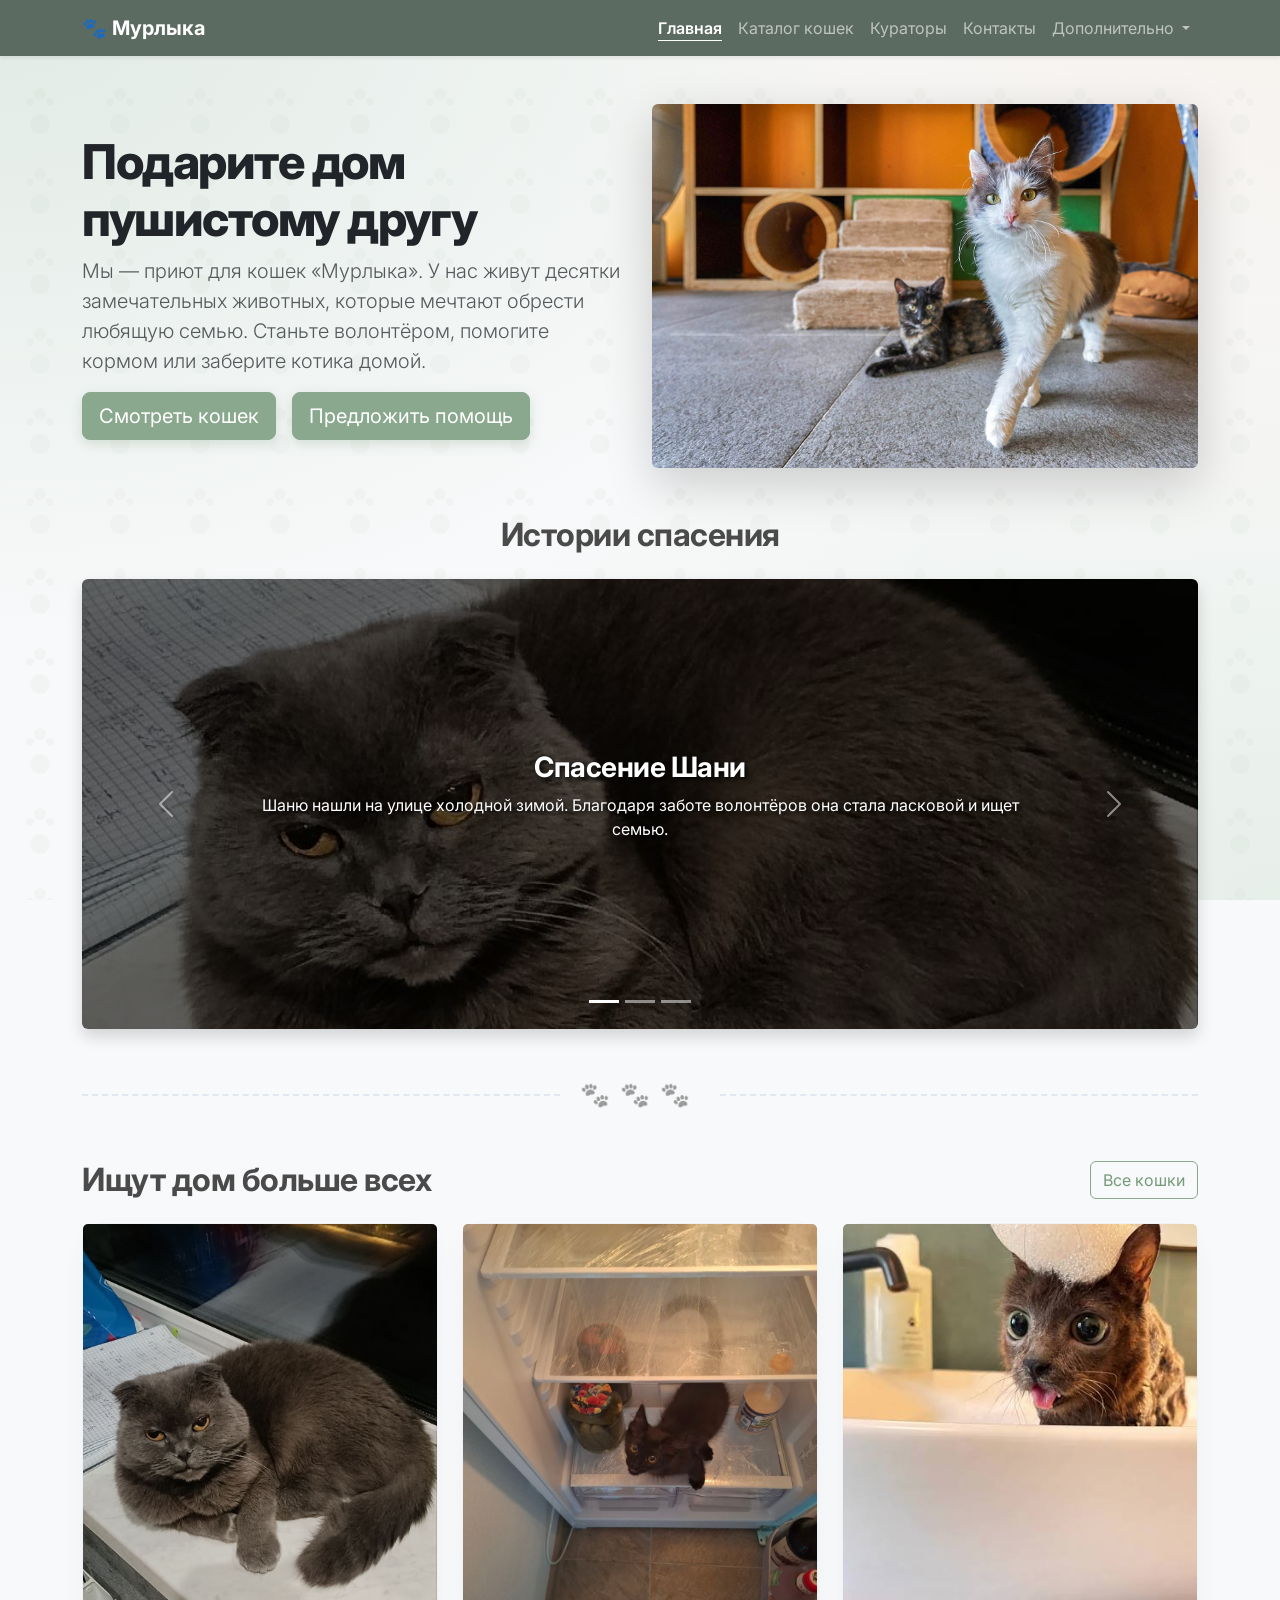
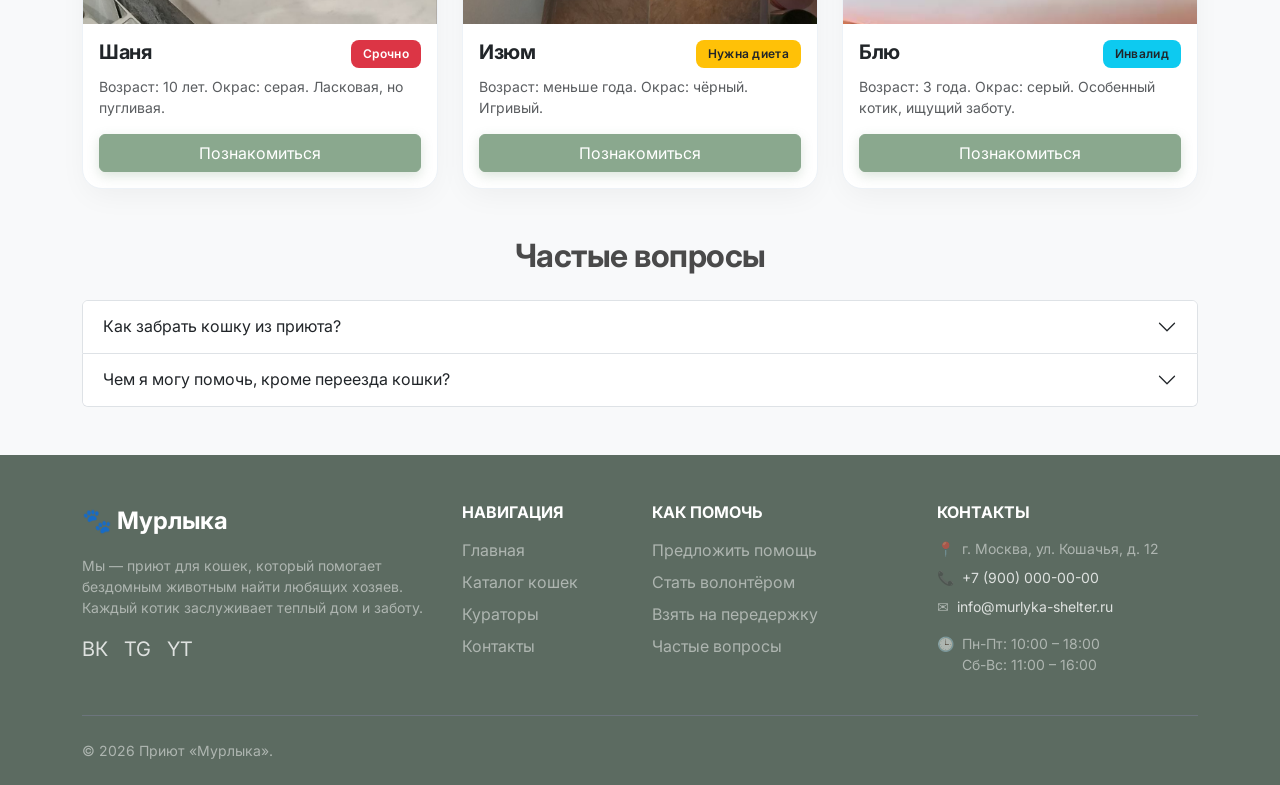
==== index.html @ e55418a5 "lots of fixes" ====
<!DOCTYPE html>
<html lang="ru">
<head>
  <meta charset="UTF-8">
  <meta name="viewport" content="width=device-width, initial-scale=1.0">
  <meta name="description" content="Приют для кошек ищет дом для своих подопечных. Помогите нам спасти жизни!">
  <title>Главная — Приют для кошек «Мурлыка»</title>
  
  <!-- Локальный Bootstrap CSS -->
  <link rel="stylesheet" href="vendor/bootstrap/css/bootstrap.min.css">
  <!-- Наш custom.css (строго после Bootstrap!) -->
  <link rel="stylesheet" href="css/custom.css">
  <!-- Подключение современного шрифта -->
<link href="https://fonts.googleapis.com/css2?family=Inter:wght@400;600;700;800&display=swap" rel="stylesheet">
</head>
<body class="bg-light d-flex flex-column min-vh-100">

  <!-- Навигация -->
  <nav class="navbar navbar-expand-lg navbar-dark bg-dark sticky-top shadow-sm">
    <div class="container">
      <a class="navbar-brand fw-bold" href="index.html">🐾 Мурлыка</a>
      <button class="navbar-toggler" type="button" data-bs-toggle="collapse" data-bs-target="#mainNavbar" aria-controls="mainNavbar" aria-expanded="false" aria-label="Переключить навигацию">
        <span class="navbar-toggler-icon"></span>
      </button>
      
      <div class="collapse navbar-collapse" id="mainNavbar">
        <ul class="navbar-nav ms-auto mb-2 mb-lg-0">
          <li class="nav-item">
            <a class="nav-link active" aria-current="page" href="index.html">Главная</a>
          </li>
          <li class="nav-item">
            <a class="nav-link" href="catalog.html">Каталог кошек</a>
          </li>
          <li class="nav-item">
            <a class="nav-link" href="curators.html">Кураторы</a>
          </li>
          <li class="nav-item">
            <a class="nav-link" href="contacts.html">Контакты</a>
          </li>
          <li class="nav-item dropdown">
            <a class="nav-link dropdown-toggle" href="#" role="button" data-bs-toggle="dropdown" aria-expanded="false">
              Дополнительно
            </a>
            <ul class="dropdown-menu">
              <li><a class="dropdown-item" href="index.html#faq">Частые вопросы</a></li>
              <li><a class="dropdown-item" href="catalog.html">Все подопечные</a></li>
              <li><hr class="dropdown-divider"></li>
              <li><a class="dropdown-item" href="order.html">Как помочь?</a></li>
            </ul>
          </li>
        </ul>
      </div>
    </div>
  </nav>

  <!-- Основной контент -->
  <main class="flex-grow-1">
    
    <!-- Hero-блок -->
    <section class="container my-5">
      <div class="row align-items-center g-4">
        <div class="col-12 col-lg-6">
          <h1 class="display-5 fw-bold text-dark">Подарите дом пушистому другу</h1>
          <p class="lead text-muted">
            Мы — приют для кошек «Мурлыка». У нас живут десятки замечательных животных, 
            которые мечтают обрести любящую семью. Станьте волонтёром, помогите кормом 
            или заберите котика домой.
          </p>
         <div class="d-flex gap-3 flex-wrap">
  <a class="btn btn-primary btn-lg shadow-sm" href="catalog.html">Смотреть кошек</a>
  <a class="btn btn-primary btn-lg shadow-sm" href="order.html">Предложить помощь</a>
</div>
        </div>
                <div class="col-12 col-lg-6 text-center">
          <!-- Hero-картинка -->
          <img src="images/cat-hero.jpg" 
               class="img-fluid rounded shadow-lg" 
               alt="Котик из приюта Мурлыка" 
               style="max-height: 450px; width: 100%; object-fit: cover;">
        </div>
        </div>
      </div>
    </section>

    <!-- Карусель (дополнительный компонент из методичек) -->
    <!-- Карусель (Истории спасения) -->
       <!-- Карусель (Истории спасения) -->
    <section class="container mb-5">
      <h2 class="text-center mb-4">Истории спасения</h2>
      
      <div id="storyCarousel" class="carousel slide shadow rounded overflow-hidden" data-bs-ride="carousel">
        
        <!-- Индикаторы -->
        <div class="carousel-indicators">
          <button type="button" data-bs-target="#storyCarousel" data-bs-slide-to="0" class="active"></button>
          <button type="button" data-bs-target="#storyCarousel" data-bs-slide-to="1"></button>
          <button type="button" data-bs-target="#storyCarousel" data-bs-slide-to="2"></button>
        </div>

        <div class="carousel-inner">
          
          <!-- Слайд 1: Шаня (обычное заполнение) -->
          <div class="carousel-item active" style="background-image: url('images/cat-shanya.jpg');">
            <div class="carousel-caption text-center">
              <h3 class="fw-bold">Спасение Шани</h3>
              <p class="d-none d-md-block">Шаню нашли на улице холодной зимой. Благодаря заботе волонтёров она стала ласковой и ищет семью.</p>
            </div>
          </div>
          
          <!-- Слайд 2: Изюм (обычное заполнение) -->
          <div class="carousel-item" style="background-image: url('images/cat-izyum.jpg');">
            <div class="carousel-caption text-center">
              <h3 class="fw-bold">Путь Изюма</h3>
              <p class="d-none d-md-block">Изюм попал к нам с проблемами здоровья. Благодаря диете и любви он снова полон сил.</p>
            </div>
          </div>
          
<!-- Слайд 3: Блю -->
<div class="carousel-item" style="background-image: url('images/cat-blu.jpg'); background-size: cover; background-position: center 40%; background-repeat: no-repeat; background-color: #4a4a4a;">
  <div class="carousel-caption text-start">
    <h3 class="fw-bold">Особенный Блю</h3>
    <p class="d-none d-md-block">У Блю есть особенности здоровья, но он самый нежный котик. Ищем людей с большим сердцем.</p>
  </div>
</div>
          
        </div>

        <button class="carousel-control-prev" type="button" data-bs-target="#storyCarousel" data-bs-slide="prev">
          <span class="carousel-control-prev-icon"></span>
        </button>
        <button class="carousel-control-next" type="button" data-bs-target="#storyCarousel" data-bs-slide="next">
          <span class="carousel-control-next-icon"></span>
        </button>
      </div>
    </section>
    <div class="container">
  <div class="cat-divider">
    <span>🐾🐾🐾</span>
  </div>
</div>
    <!-- Срочно ищут дом (карточки) -->
    <section class="container my-5">
      <div class="d-flex justify-content-between align-items-center mb-4">
        <h2 class="mb-0">Ищут дом больше всех</h2>
        <a class="btn btn-outline-primary" href="catalog.html">Все кошки</a>
      </div>
      <div class="row g-4">
        
        <!-- Карточка кота 1 -->
                <!-- Шаня -->
        <div class="col-12 col-md-6 col-lg-4">
          <div class="card h-100 shadow-sm cat-card">
            <img src="images/cat-shanya.jpg" class="card-img-top object-fit-cover" style="height: 400px;" alt="Кошка Шаня">
            <div class="card-body d-flex flex-column">
              <div class="d-flex justify-content-between align-items-start mb-2">
                <h3 class="h5 card-title mb-0">Шаня</h3>
                <span class="badge bg-danger">Срочно</span>
              </div>
             <p class="card-text text-muted small mb-3">
  Возраст: 10 лет. Окрас: серая. Ласковая, но пугливая.
</p>
              <a href="product-shanya.html" class="btn btn-primary mt-auto">Познакомиться</a>
            </div>
          </div>
        </div>

        <!-- Изюм -->
        <div class="col-12 col-md-6 col-lg-4">
          <div class="card h-100 shadow-sm cat-card">
            <img src="images/cat-izyum.jpg" class="card-img-top object-fit-cover" style="height: 400px;" alt="Кот Изюм">
            <div class="card-body d-flex flex-column">
              <div class="d-flex justify-content-between align-items-start mb-2">
                <h3 class="h5 card-title mb-0">Изюм</h3>
                <span class="badge bg-warning text-dark">Нужна диета</span>
              </div>
              <p class="card-text text-muted small mb-3">
  Возраст: меньше года. Окрас: чёрный. Игривый.
</p>
              <a href="product-izyum.html" class="btn btn-primary mt-auto">Познакомиться</a>
            </div>
          </div>
        </div>

        <!-- Блю -->
        <div class="col-12 col-md-6 col-lg-4">
          <div class="card h-100 shadow-sm cat-card">
           <img src="images/cat-blu.jpg" class="card-img-top object-fit-cover" style="height: 400px;" alt="Кот Блю">
            <div class="card-body d-flex flex-column">
              <div class="d-flex justify-content-between align-items-start mb-2">
                <h3 class="h5 card-title mb-0">Блю</h3>
                <span class="badge bg-info text-dark">Инвалид</span>
              </div>
              <p class="card-text text-muted small mb-3">
  Возраст: 3 года. Окрас: серый. Особенный котик, ищущий заботу.
</p>
              <a href="product-blu.html" class="btn btn-primary mt-auto">Познакомиться</a>
            </div>
          </div>
        </div>

      </div>
    </section>

    <!-- FAQ (Аккордеон) -->
    <section class="container my-5" id="faq">
      <h2 class="text-center mb-4">Частые вопросы</h2>
      <div class="accordion" id="faqAccordion">
        <div class="accordion-item">
          <h3 class="accordion-header">
            <button class="accordion-button collapsed" type="button" data-bs-toggle="collapse" data-bs-target="#collapseOne" aria-expanded="false" aria-controls="collapseOne">
              Как забрать кошку из приюта?
            </button>
          </h3>
          <div id="collapseOne" class="accordion-collapse collapse" data-bs-parent="#faqAccordion">
            <div class="accordion-body">
              Нужно заполнить заявку на странице «Предложить помощь», после чего с вами свяжется куратор кошки, проведёт собеседование и назначит день встречи.
            </div>
          </div>
        </div>
        <div class="accordion-item">
          <h3 class="accordion-header">
            <button class="accordion-button collapsed" type="button" data-bs-toggle="collapse" data-bs-target="#collapseTwo" aria-expanded="false" aria-controls="collapseTwo">
              Чем я могу помочь, кроме переезда кошки?
            </button>
          </h3>
          <div id="collapseTwo" class="accordion-collapse collapse" data-bs-parent="#faqAccordion">
            <div class="accordion-body">
              Вы можете стать волонтёром, передать корм или лекарства, предложить временную передержку или помочь финансово. Все варианты описаны на странице помощи.
            </div>
          </div>
        </div>
      </div>
    </section>

  </main>

  <!-- Подвал -->
    <!-- Подвал -->
  <footer class="bg-dark text-white pt-5 pb-4 mt-auto">
    <div class="container">
      <div class="row g-4">
        
        <!-- Колонка 1: О приюте -->
        <div class="col-lg-4 col-md-6 mb-4 mb-lg-0">
          <a class="navbar-brand fw-bold text-white fs-4 mb-3 d-block text-decoration-none" href="index.html">🐾 Мурлыка</a>
          <p class="text-white-50 small mb-3">
            Мы — приют для кошек, который помогает бездомным животным найти любящих хозяев. 
            Каждый котик заслуживает теплый дом и заботу.
          </p>
          <div class="d-flex gap-3 mt-3">
            <!-- Иконки соцсетей (заглушки) -->
            <a href="#" class="text-white text-decoration-none fs-5" aria-label="ВКонтакте">ВК</a>
            <a href="#" class="text-white text-decoration-none fs-5" aria-label="Telegram">TG</a>
            <a href="#" class="text-white text-decoration-none fs-5" aria-label="YouTube">YT</a>
          </div>
        </div>

        <!-- Колонка 2: Навигация -->
        <div class="col-lg-2 col-md-6 mb-4 mb-lg-0">
          <h5 class="text-white mb-3 fs-6 text-uppercase fw-bold">Навигация</h5>
          <ul class="list-unstyled">
            <li class="mb-2"><a href="index.html" class="text-white-50 text-decoration-none hover-white">Главная</a></li>
            <li class="mb-2"><a href="catalog.html" class="text-white-50 text-decoration-none hover-white">Каталог кошек</a></li>
            <li class="mb-2"><a href="curators.html" class="text-white-50 text-decoration-none hover-white">Кураторы</a></li>
            <li class="mb-2"><a href="contacts.html" class="text-white-50 text-decoration-none hover-white">Контакты</a></li>
          </ul>
        </div>

        <!-- Колонка 3: Помощь -->
        <div class="col-lg-3 col-md-6 mb-4 mb-lg-0">
          <h5 class="text-white mb-3 fs-6 text-uppercase fw-bold">Как помочь</h5>
          <ul class="list-unstyled">
            <li class="mb-2"><a href="order.html" class="text-white-50 text-decoration-none hover-white">Предложить помощь</a></li>
            <li class="mb-2"><a href="order.html" class="text-white-50 text-decoration-none hover-white">Стать волонтёром</a></li>
            <li class="mb-2"><a href="order.html" class="text-white-50 text-decoration-none hover-white">Взять на передержку</a></li>
            <li class="mb-2"><a href="index.html#faq" class="text-white-50 text-decoration-none hover-white">Частые вопросы</a></li>
          </ul>
        </div>

        <!-- Колонка 4: Контакты -->
        <div class="col-lg-3 col-md-6 mb-4 mb-lg-0">
          <h5 class="text-white mb-3 fs-6 text-uppercase fw-bold">Контакты</h5>
          <ul class="list-unstyled text-white-50 small">
            <li class="mb-2 d-flex">
              <span class="me-2">📍</span>
              <span>г. Москва, ул. Кошачья, д. 12</span>
            </li>
            <li class="mb-2 d-flex">
              <span class="me-2">📞</span>
              <a href="tel:+79000000000" class="text-white-50 text-decoration-none hover-white">+7 (900) 000-00-00</a>
            </li>
            <li class="mb-2 d-flex">
              <span class="me-2">✉️</span>
              <a href="mailto:info@murlyka-shelter.ru" class="text-white-50 text-decoration-none hover-white">info@murlyka-shelter.ru</a>
            </li>
            <li class="d-flex mt-3">
              <span class="me-2">🕒</span>
              <span>Пн-Пт: 10:00 – 18:00<br>Сб-Вс: 11:00 – 16:00</span>
            </li>
          </ul>
        </div>

      </div>

      <!-- Нижняя полоса (Копирайт) -->
      <div class="border-top border-secondary mt-4 pt-4 text-center text-md-start">
        <div class="row align-items-center">
          <div class="col-md-6 mb-2 mb-md-0">
            <p class="text-white-50 small mb-0">&copy; 2026 Приют «Мурлыка». </p>
          </div>
          
        </div>
      </div>
    </div>
  </footer>
  <!-- Кнопка "Наверх" -->
  <a href="#top" class="scroll-top" id="scroll-top" aria-label="Наверх">🐾</a>

  <!-- Локальный Bootstrap JS Bundle -->
  <script src="vendor/bootstrap/js/bootstrap.bundle.min.js"></script>
  <!-- Наш скрипт -->
  <script src="js/main.js"></script>
</body>
</html>
---- css/custom.css ----
/* ===============================
   Кастомные стили для Приюта
   =============================== */

/* Убираем стандартный отступ у sticky-фильтров, чтобы не наезжали на navbar */
.sticky-sidebar {
  position: sticky;
  top: 90px; /* Высота navbar + отступ */
  z-index: 10;
}

/* Стили для карточек кошек */
.cat-card {
  transition: transform 0.2s, box-shadow 0.2s;
}
.cat-card:hover {
  transform: translateY(-5px);
  box-shadow: 0 .5rem 1rem rgba(0,0,0,.15)!important;
}

/* Красивые звезды для рейтинга */
.stars {
  color: #ffc107; /* Bootstrap warning color */
  font-size: 1.2rem;
}

/* ===============================
   Кнопка "Наверх" (Кошачья лапка)
   =============================== */
.scroll-top {
  position: fixed;
  right: 24px;
  bottom: 24px;
  z-index: 1050;
  display: inline-flex;
  align-items: center;
  justify-content: center;
  width: 55px;
  height: 55px;
  background-color: #8aa88e !important; /* Шалфейный зеленый */
  color: #ffffff; /* Белая лапка (SVG берет цвет отсюда) */
  text-decoration: none;
  border-radius: 50%;
  border: none;
  box-shadow: 0 4px 12px rgba(138, 168, 142, 0.4);
  
  opacity: 0;
  visibility: hidden;
  transition: all 0.3s ease;
}

/* Ушки (в цвет кнопки) */
.scroll-top::before,
.scroll-top::after {
  content: "";
  position: absolute;
  top: -14px; 
  width: 0;
  height: 0;
  border-left: 10px solid transparent;
  border-right: 10px solid transparent;
  border-bottom: 20px solid #8aa88e; /* Шалфейные ушки */
  transition: all 0.3s ease;
  z-index: -1;
}

.scroll-top::before {
  left: 4px;
  transform: rotate(-20deg);
}

.scroll-top::after {
  right: 4px;
  transform: rotate(20deg);
}

/* Появление */
.scroll-top--visible {
  opacity: 1;
  visibility: visible;
}

/* Наведение (становится темно-зеленым) */
.scroll-top:hover {
  background-color: #759a7a !important; 
  transform: translateY(-5px);
  box-shadow: 0 6px 15px rgba(117, 154, 122, 0.6);
}

.scroll-top:hover::before,
.scroll-top:hover::after {
  border-bottom-color: #759a7a; 
}

/* ===============================
   Стили для каталога (Фильтры)
   =============================== */
.catalog-filters {
  /* sticky-top от Bootstrap делает фильтры прилипающими, 
     мы лишь задаем позицию, чтобы они не перекрывались шапкой */
  top: 90px; 
  z-index: 10;
}

/* Немного стилизуем скроллбар внутри фильтров, если он появится */
.catalog-filters::-webkit-scrollbar {
  width: 6px;
}
.catalog-filters::-webkit-scrollbar-thumb {
  background-color: #ccc;
  border-radius: 4px;
}

/* Делаем картинки-заглушки для котиков аккуратнее */
.cat-img-placeholder {
  height: 220px;
  background-color: #e9ecef;
  display: flex;
  align-items: center;
  justify-content: center;
  border-radius: 0.375rem 0.375rem 0 0;
}

/* ===============================
   Страница кошки (product)
   =============================== */
.cat-main-img {
  background-color: #e9ecef;
  min-height: 400px;
  display: flex;
  align-items: center;
  justify-content: center;
  border-radius: 0.5rem;
  font-size: 1.5rem;
  color: #6c757d;
}

/* Рейтинг звезд */
.rating-stars {
  color: #ffc107;
  font-size: 1.5rem;
  letter-spacing: 2px;
}

/* Карточки отзывов */
.review-card {
  border-left: 4px solid #0d6efd; /* Primary Bootstrap color */
  background-color: #fff;
}

/* ===============================
   Стили для карусели
   =============================== */
.carousel-item {
  height: 450px; 
  background-size: cover;
  background-position: center;
  position: relative;
}

/* Затемнение фона */
.carousel-item::before {
  content: "";
  position: absolute;
  top: 0; left: 0; right: 0; bottom: 0;
  background: rgba(0, 0, 0, 0.5); /* Полупрозрачный черный */
  z-index: 1;
}

.carousel-caption {
  z-index: 2;
  bottom: 50%; 
  transform: translateY(50%); 
  text-shadow: 2px 2px 4px rgba(0,0,0,0.9); /* Тень для текста */
}

/* На телефонах */
@media (max-width: 768px) {
  .carousel-item { height: 350px; }
  .carousel-caption h3 { font-size: 1.5rem; }
}

/* ===============================
   ГЛОБАЛЬНЫЙ РЕБРЕНДИНГ (WOW-ЭФФЕКТ)
   =============================== */

/* 1. Меняем стандартный шрифт на современный (как в крупных сервисах) */
body {
  font-family: 'Inter', 'Segoe UI', system-ui, -apple-system, sans-serif;
  background-color: #fcfcfc !important; /* Чуть теплый белый, не режет глаз */
  color: #2d3748; /* Темно-серый вместо черного, выглядит мягче */
  font-size: 16px;
}

/* 2. Делаем заголовки крупнее и жирнее (эффект редакционного дизайна) */
h1, .display-5 { 
  font-weight: 800 !important; 
  letter-spacing: -1.5px; 
  color: #1a202c;
}
h2, h3 { 
  font-weight: 700 !important; 
  letter-spacing: -0.5px; 
}

/* 3. МЕНЯЕМ ФИРМЕННЫЙ ЦВЕТ (с синего на глубокий индиго) */
:root {
  --bs-primary: #4f46e5;
  --bs-primary-rgb: 79, 70, 229;
}

/* ===============================
   МЯГКАЯ ПАЛИТРА (Шалфейный зеленый)
   =============================== */

.btn-primary {
  background-color: #8aa88e !important; /* Мягкий шалфейный */
  border-color: #8aa88e !important;
  color: #ffffff !important;
  box-shadow: 0 4px 12px rgba(138, 168, 142, 0.3) !important;
  transition: all 0.3s ease;
}

.btn-primary:hover {
  background-color: #759a7a !important; /* Чуть темнее при наведении */
  border-color: #759a7a !important;
  transform: translateY(-2px);
}

/* Контурные кнопки */
.btn-outline-primary {
  color: #759a7a !important;
  border-color: #8aa88e !important;
}

.btn-outline-primary:hover {
  background-color: #8aa88e !important;
  color: #ffffff !important;
}

.bg-dark, .navbar-dark {
  background-color: #5c6b61 !important; /* Теплый серо-зеленый */
}

/* 4. Делаем карточки котиков "премиальными" */
.card {
  border: 1px solid #edf2f7 !important;
  border-radius: 20px !important; /* Сильное скругление */
  background: #ffffff;
  box-shadow: 0 10px 30px -5px rgba(0, 0, 0, 0.05) !important;
  transition: all 0.3s cubic-bezier(0.4, 0, 0.2, 1);
}

.card:hover {
  transform: translateY(-8px);
  box-shadow: 0 20px 40px -5px rgba(0, 0, 0, 0.08) !important;
  border-color: #cbd5e0 !important;
}

/* 5. Красивые бейджи (Срочно, Здоров и т.д.) */
.badge {
  padding: 8px 12px !important;
  border-radius: 8px !important;
  font-weight: 600;
  letter-spacing: 0.3px;
}

/* 6. Красивая таблица характеристик */
.table-bordered {
  border-color: #edf2f7;
}
.table th {
  background-color: #f7fafc;
  color: #4a5568;
  text-transform: uppercase;
  font-size: 0.85rem;
  letter-spacing: 0.5px;
}

/* ===============================
   ФОН С ЛАПКАМИ (Кошачья тематика)
   =============================== */

 body {
  font-family: 'Inter', 'Segoe UI', system-ui, -apple-system, sans-serif;
  color: #4a4a4a; /* Мягкий темно-серый вместо черного */
  font-size: 16px;
  min-height: 100vh;
  background-attachment: fixed;

  /* Теплый кремовый фон с едва заметными лапками */
  background-color: #fcfaf8;
  background-image: 
    url("data:image/svg+xml,%3Csvg width='80' height='80' viewBox='0 0 80 80' xmlns='http://www.w3.org/2000/svg'%3E%3Cg fill='%238aa88e' fill-opacity='0.05'%3E%3Cpath d='M40 20a6 6 0 1 0 0-12 6 6 0 0 0 0 12zm-10 6a4 4 0 1 0 0-8 4 4 0 0 0 0 8zm20 0a4 4 0 1 0 0-8 4 4 0 0 0 0 8zm-10 8a10 10 0 0 1 10 10c0 5.5-4.5 10-10 10s-10-4.5-10-10a10 10 0 0 1 10-10z'/%3E%3C/g%3E%3C/svg%3E"),
    radial-gradient(at 0% 0%, hsla(140, 20%, 90%, 1) 0px, transparent 50%),
    radial-gradient(at 100% 0%, hsla(30, 30%, 95%, 1) 0px, transparent 50%),
    radial-gradient(at 100% 100%, hsla(140, 20%, 92%, 1) 0px, transparent 50%);
}

/* Градиентный фон для Hero-блока на главной */
.hero-section {
  background: linear-gradient(135deg, #fdfbfb 0%, #ebedee 100%);
  border-radius: 30px;
  padding: 3rem 2rem;
  margin-top: 2rem;
  box-shadow: inset 0 0 0 1px rgba(255,255,255,0.5);
}

/* ===============================
   Элегантный разделитель с лапками
   =============================== */
.cat-divider {
  display: flex;
  align-items: center;
  justify-content: center;
  margin: 3rem 0;
  color: #cbd5e0; /* Светло-серый цвет */
}

/* Линии по бокам */
.cat-divider::before,
.cat-divider::after {
  content: "";
  flex: 1;
  border-bottom: 2px dashed #e2e8f0; /* Пунктирная линия */
}

/* Лапки по центру (используем эмодзи, но стилизуем его) */
.cat-divider span {
  padding: 0 20px;
  font-size: 24px;
  letter-spacing: 10px; /* Расстояние между лапками */
  opacity: 0.6;
  filter: grayscale(100%); /* Делаем лапки серыми, чтобы не отвлекали */
}



/* Обычная стрелка для всего сайта */
body {
  cursor: auto;
}

/* Лапка (мягкий серый цвет) для кликабельных элементов */
a, button, .btn, .nav-link, .dropdown-item, .page-link {
  cursor: url("data:image/svg+xml;utf8,<svg xmlns='http://www.w3.org/2000/svg' width='24' height='24' viewBox='0 0 32 32'><path d='M16 28c-4 0-8-2-8-6 0-2 2-4 4-4 1 0 2 1 3 1s2-1 3-1c2 0 4 2 4 4 0 4-4 6-8 6zM8 14c-1.5 0-3-1.5-3-3s1.5-3 3-3 3 1.5 3 3-1.5 3-3 3zm16 0c-1.5 0-3-1.5-3-3s1.5-3 3-3 3 1.5 3 3-1.5 3-3 3zm-8-4c-1.5 0-3-1.5-3-3s1.5-3 3-3 3 1.5 3 3-1.5 3-3 3z' fill='%238e8e8e' stroke='white' stroke-width='2'/></svg>") 2 2, pointer !important;
}

/* ===============================
   Шапка калькулятора в цвет сайта
   =============================== */
.card-header.bg-primary {
  background-color: #8aa88e !important; /* Шалфейный цвет */
  color: white !important;
  border-bottom: none; /* Убираем стандартную рамку, если есть */
}

/* ===============================
   ФИНАЛЬНАЯ ЦВЕТОКОРРЕКЦИЯ (Убираем синий)
   =============================== */

/* 1. Перекрашиваем радиокнопки и чекбоксы (кружки в фильтрах) */
.form-check-input:checked {
  background-color: #8aa88e !important; /* Наш шалфейный */
  border-color: #8aa88e !important;
}
/* Эффект фокуса (когда нажимаем) */
.form-check-input:focus {
  border-color: #8aa88e !important;
  box-shadow: 0 0 0 0.25rem rgba(138, 168, 142, 0.25) !important;
}

/* 2. Хлебные крошки (Главная / Каталог) */
.breadcrumb-item a {
  color: #8aa88e !important; /* Зеленая ссылка */
  text-decoration: none;
}
.breadcrumb-item a:hover {
  color: #759a7a !important; /* Темнеет при наведении */
  text-decoration: underline;
}

/* 3. Выпадающий список (Возраст) */
.form-select:focus {
  border-color: #8aa88e !important;
  box-shadow: 0 0 0 0.25rem rgba(138, 168, 142, 0.25) !important;
}

/* 4. Кнопка "Сбросить фильтры" (если она была синей) */
.btn-outline-secondary {
  color: #6c757d !important;
  border-color: #ced4da !important;
}
.btn-outline-secondary:hover {
  background-color: #8aa88e !important;
  border-color: #8aa88e !important;
  color: white !important;
}

/* ===============================
   Аккордеон в цвет сайта
   =============================== */

/* Фон открытого (активного) пункта */
.accordion-button:not(.collapsed) {
  background-color: #8aa88e !important; /* Шалфейный цвет */
  color: #ffffff !important; /* Белый текст */
  box-shadow: none !important; 
}

/* Иконка стрелочки внутри открытого пункта (белая) */
.accordion-button:not(.collapsed)::after {
  filter: brightness(0) invert(1); 
}

/* Убираем синюю рамку при клике */
.accordion-button:focus {
  border-color: #8aa88e !important;
  box-shadow: 0 0 0 0.25rem rgba(138, 168, 142, 0.25) !important;
}

/* Наведение ТОЛЬКО на закрытые пункты */
.accordion-button.collapsed:hover {
  background-color: #f4f8f4 !important; 
  color: #333 !important;
}

/* А если открытый пункт навести — оставляем зеленым (текст белым) */
.accordion-button:not(.collapsed):hover {
  background-color: #8aa88e !important;
  color: #ffffff !important;
}



/* ===============================
   Эффект наведения в навигации (Navbar)
   =============================== */

/* Базовый цвет текста в меню */
.navbar-dark .navbar-nav .nav-link {
  color: rgba(255, 255, 255, 0.6) !important; /* Полупрозрачный белый */
  transition: color 0.3s ease;
  text-decoration: none;
}

/* При наведении: чистый белый + подчеркивание */
.navbar-dark .navbar-nav .nav-link:hover {
  color: #ffffff !important;
  text-decoration: underline !important;
  text-underline-offset: 6px; /* Делаем отступ подчеркивания от текста, чтобы было красивее */
  text-decoration-thickness: 2px; /* Делаем линию чуть толще */
}

/* Активный пункт меню (на котором мы находимся) */
.navbar-dark .navbar-nav .nav-link.active {
  color: #ffffff !important;
  font-weight: 600;
  /* Для активной ссылки можно оставить подчеркивание всегда */
  text-decoration: underline !important;
  text-underline-offset: 6px;
  text-decoration-thickness: 2px;
}



/* ===============================
   Эффект наведения в футере (Белый + Подчеркивание)
   =============================== */

/* Плавный переход цвета */
footer a {
  transition: color 0.3s ease;
  color: rgba(255, 255, 255, 0.5) !important; /* Полупрозрачный белый по умолчанию */
  text-decoration: none; /* Убираем стандартное подчеркивание в спокойном состоянии */
}

/* При наведении: белый + подчеркивание */
footer a:hover {
  color: #ffffff !important; /* Чистый белый */
  text-decoration: underline !important; /* Подчеркиваем */
}

/* Для ссылок соцсетей (ВК, TG, YT) - зеленый цвет при наведении */
footer .d-flex a {
  color: rgba(255, 255, 255, 0.8) !important;
}
footer .d-flex a:hover {
  color: #8aa88e !important; /* Шалфейный */
  text-decoration: none !important; /* Иконки не подчеркиваем, чтобы не было мешанины */
}
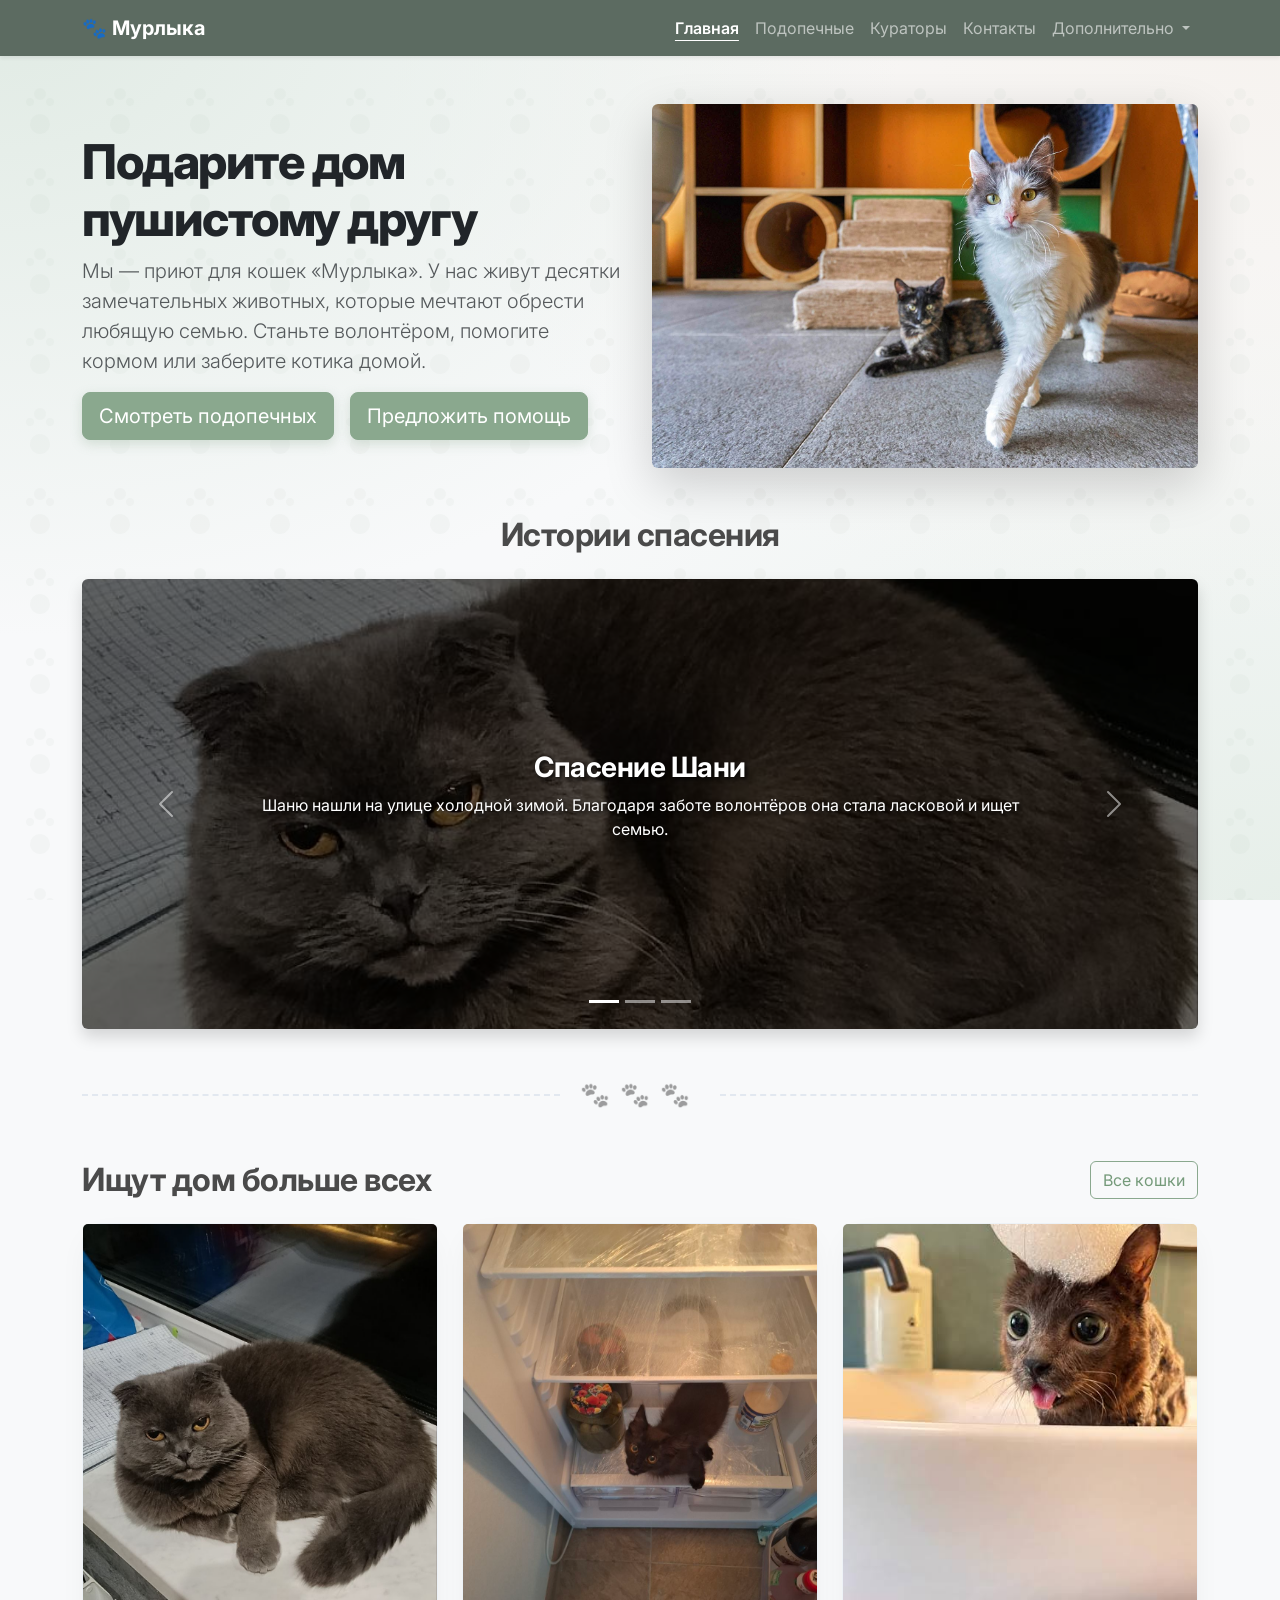
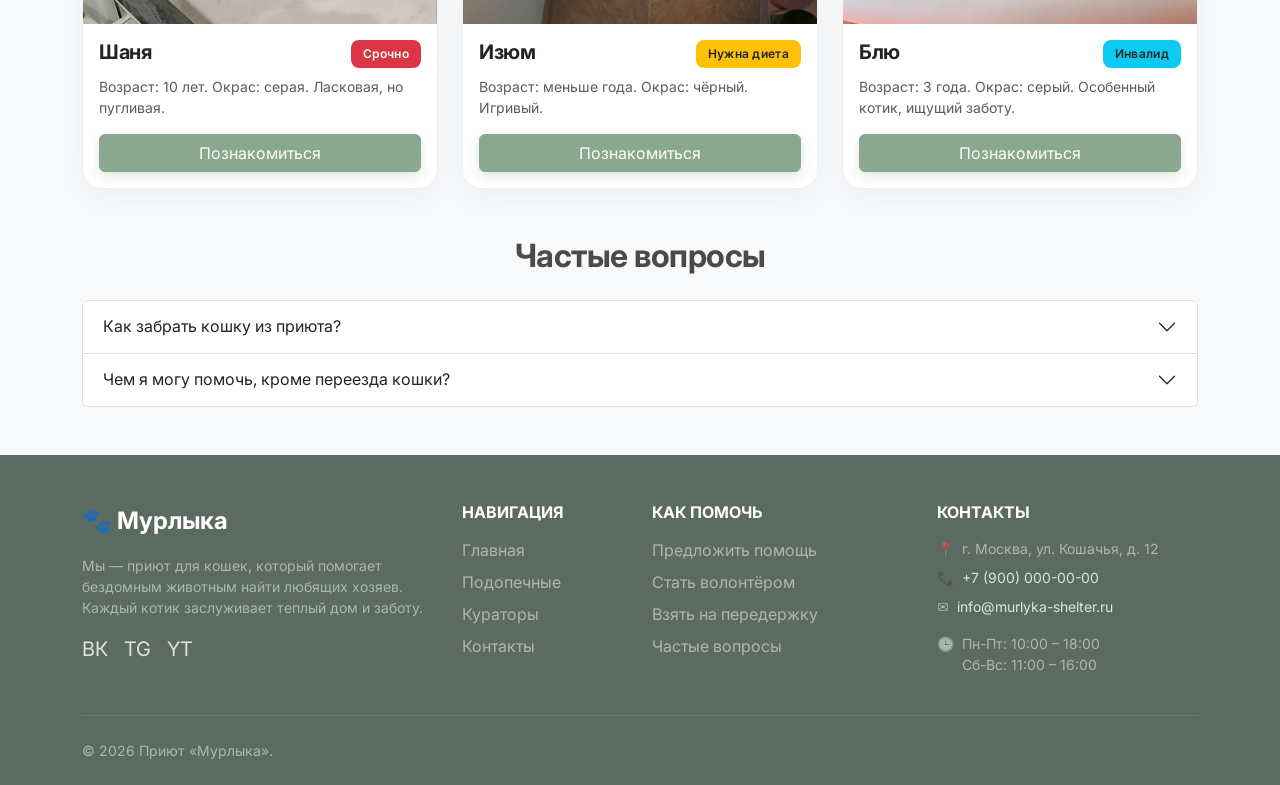
==== commit 7ada7a7f: "fix names" ====
--- a/index.html
+++ b/index.html
@@ -29,7 +29,7 @@
             <a class="nav-link active" aria-current="page" href="index.html">Главная</a>
           </li>
           <li class="nav-item">
-            <a class="nav-link" href="catalog.html">Каталог кошек</a>
+            <a class="nav-link" href="catalog.html">Подопечные</a>
           </li>
           <li class="nav-item">
             <a class="nav-link" href="curators.html">Кураторы</a>
@@ -67,7 +67,7 @@
             или заберите котика домой.
           </p>
          <div class="d-flex gap-3 flex-wrap">
-  <a class="btn btn-primary btn-lg shadow-sm" href="catalog.html">Смотреть кошек</a>
+  <a class="btn btn-primary btn-lg shadow-sm" href="catalog.html">Смотреть подопечных</a>
   <a class="btn btn-primary btn-lg shadow-sm" href="order.html">Предложить помощь</a>
 </div>
         </div>
@@ -260,7 +260,7 @@
           <h5 class="text-white mb-3 fs-6 text-uppercase fw-bold">Навигация</h5>
           <ul class="list-unstyled">
             <li class="mb-2"><a href="index.html" class="text-white-50 text-decoration-none hover-white">Главная</a></li>
-            <li class="mb-2"><a href="catalog.html" class="text-white-50 text-decoration-none hover-white">Каталог кошек</a></li>
+            <li class="mb-2"><a href="catalog.html" class="text-white-50 text-decoration-none hover-white">Подопечные</a></li>
             <li class="mb-2"><a href="curators.html" class="text-white-50 text-decoration-none hover-white">Кураторы</a></li>
             <li class="mb-2"><a href="contacts.html" class="text-white-50 text-decoration-none hover-white">Контакты</a></li>
           </ul>
--- a/css/custom.css
+++ b/css/custom.css
@@ -341,9 +341,8 @@
   cursor: auto;
 }
 
-/* Лапка (мягкий серый цвет) для кликабельных элементов */
 a, button, .btn, .nav-link, .dropdown-item, .page-link {
-  cursor: url("data:image/svg+xml;utf8,<svg xmlns='http://www.w3.org/2000/svg' width='24' height='24' viewBox='0 0 32 32'><path d='M16 28c-4 0-8-2-8-6 0-2 2-4 4-4 1 0 2 1 3 1s2-1 3-1c2 0 4 2 4 4 0 4-4 6-8 6zM8 14c-1.5 0-3-1.5-3-3s1.5-3 3-3 3 1.5 3 3-1.5 3-3 3zm16 0c-1.5 0-3-1.5-3-3s1.5-3 3-3 3 1.5 3 3-1.5 3-3 3zm-8-4c-1.5 0-3-1.5-3-3s1.5-3 3-3 3 1.5 3 3-1.5 3-3 3z' fill='%238e8e8e' stroke='white' stroke-width='2'/></svg>") 2 2, pointer !important;
+  cursor: url("data:image/svg+xml;utf8,<svg xmlns='http://www.w3.org/2000/svg' width='24' height='24' viewBox='0 0 32 32'><path d='M16 28c-4 0-8-2-8-6 0-2 2-4 4-4 1 0 2 1 3 1s2-1 3-1c2 0 4 2 4 4 0 4-4 6-8 6zM8 14c-1.5 0-3-1.5-3-3s1.5-3 3-3 3 1.5 3 3-1.5 3-3 3zm16 0c-1.5 0-3-1.5-3-3s1.5-3 3-3 3 1.5 3 3-1.5 3-3 3zm-8-4c-1.5 0-3-1.5-3-3s1.5-3 3-3 3 1.5 3 3-1.5 3-3 3z' fill='black'/></svg>") 2 2, pointer !important;
 }
 
 /* ===============================
@@ -488,4 +487,5 @@
 footer .d-flex a:hover {
   color: #8aa88e !important; /* Шалфейный */
   text-decoration: none !important; /* Иконки не подчеркиваем, чтобы не было мешанины */
-}+}
+
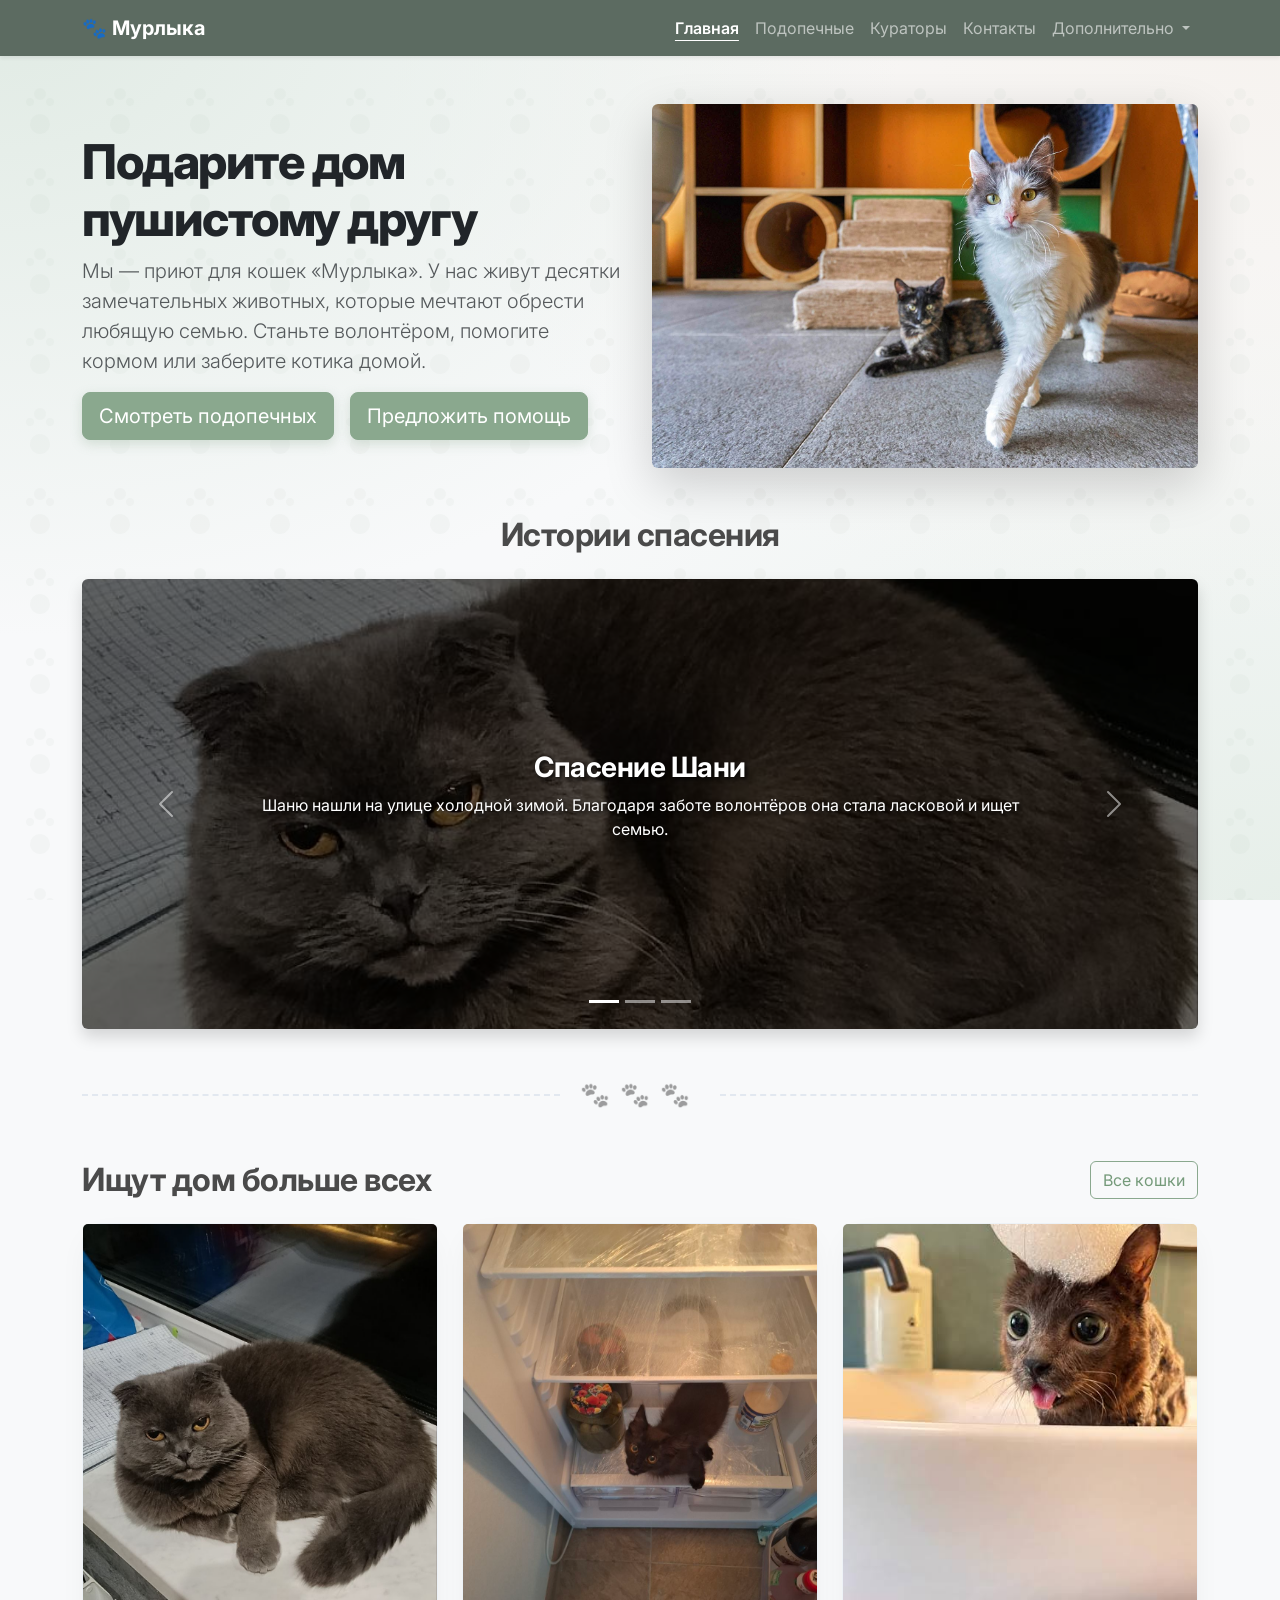
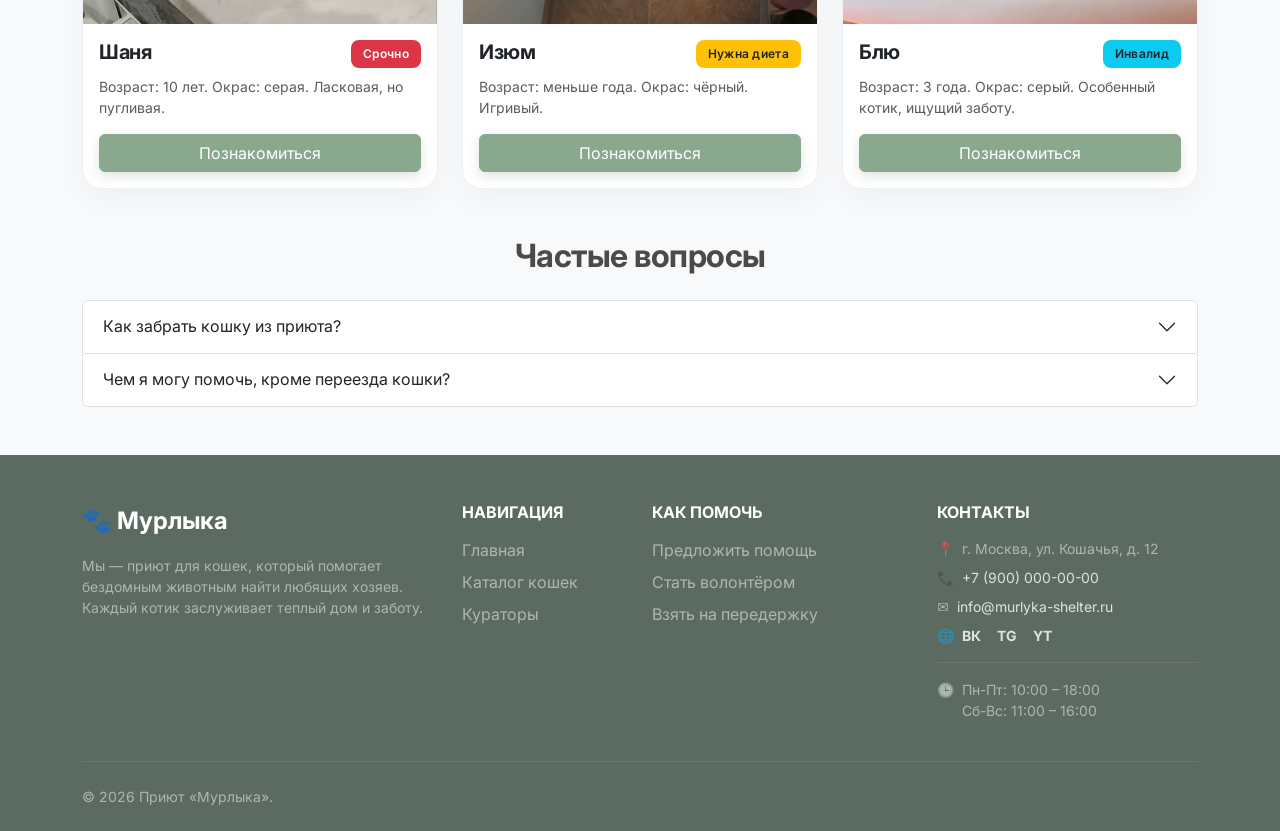
==== commit b2eb9446: "new curator cards and footer" ====
--- a/index.html
+++ b/index.html
@@ -234,8 +234,7 @@
 
   </main>
 
-  <!-- Подвал -->
-    <!-- Подвал -->
+ <!-- Подвал -->
   <footer class="bg-dark text-white pt-5 pb-4 mt-auto">
     <div class="container">
       <div class="row g-4">
@@ -247,12 +246,6 @@
             Мы — приют для кошек, который помогает бездомным животным найти любящих хозяев. 
             Каждый котик заслуживает теплый дом и заботу.
           </p>
-          <div class="d-flex gap-3 mt-3">
-            <!-- Иконки соцсетей (заглушки) -->
-            <a href="#" class="text-white text-decoration-none fs-5" aria-label="ВКонтакте">ВК</a>
-            <a href="#" class="text-white text-decoration-none fs-5" aria-label="Telegram">TG</a>
-            <a href="#" class="text-white text-decoration-none fs-5" aria-label="YouTube">YT</a>
-          </div>
         </div>
 
         <!-- Колонка 2: Навигация -->
@@ -260,40 +253,56 @@
           <h5 class="text-white mb-3 fs-6 text-uppercase fw-bold">Навигация</h5>
           <ul class="list-unstyled">
             <li class="mb-2"><a href="index.html" class="text-white-50 text-decoration-none hover-white">Главная</a></li>
-            <li class="mb-2"><a href="catalog.html" class="text-white-50 text-decoration-none hover-white">Подопечные</a></li>
+            <li class="mb-2"><a href="catalog.html" class="text-white-50 text-decoration-none hover-white">Каталог кошек</a></li>
             <li class="mb-2"><a href="curators.html" class="text-white-50 text-decoration-none hover-white">Кураторы</a></li>
-            <li class="mb-2"><a href="contacts.html" class="text-white-50 text-decoration-none hover-white">Контакты</a></li>
+            <!-- Ссылку на Контакты убрали из этой колонки -->
           </ul>
         </div>
 
-        <!-- Колонка 3: Помощь -->
+        <!-- Колонка 3: Как помочь -->
         <div class="col-lg-3 col-md-6 mb-4 mb-lg-0">
           <h5 class="text-white mb-3 fs-6 text-uppercase fw-bold">Как помочь</h5>
           <ul class="list-unstyled">
             <li class="mb-2"><a href="order.html" class="text-white-50 text-decoration-none hover-white">Предложить помощь</a></li>
             <li class="mb-2"><a href="order.html" class="text-white-50 text-decoration-none hover-white">Стать волонтёром</a></li>
             <li class="mb-2"><a href="order.html" class="text-white-50 text-decoration-none hover-white">Взять на передержку</a></li>
-            <li class="mb-2"><a href="index.html#faq" class="text-white-50 text-decoration-none hover-white">Частые вопросы</a></li>
+            <!-- Ссылку на FAQ убрали из этой колонки -->
           </ul>
         </div>
 
-        <!-- Колонка 4: Контакты -->
+        <!-- Колонка 4: Контакты (Обновленная) -->
         <div class="col-lg-3 col-md-6 mb-4 mb-lg-0">
           <h5 class="text-white mb-3 fs-6 text-uppercase fw-bold">Контакты</h5>
           <ul class="list-unstyled text-white-50 small">
+            <!-- Адрес -->
             <li class="mb-2 d-flex">
               <span class="me-2">📍</span>
               <span>г. Москва, ул. Кошачья, д. 12</span>
             </li>
+            <!-- Телефон -->
             <li class="mb-2 d-flex">
               <span class="me-2">📞</span>
               <a href="tel:+79000000000" class="text-white-50 text-decoration-none hover-white">+7 (900) 000-00-00</a>
             </li>
+            
+            <!-- Почта (теперь выше времени работы) -->
             <li class="mb-2 d-flex">
               <span class="me-2">✉️</span>
               <a href="mailto:info@murlyka-shelter.ru" class="text-white-50 text-decoration-none hover-white">info@murlyka-shelter.ru</a>
             </li>
-            <li class="d-flex mt-3">
+
+            <!-- Соцсети (теперь сразу под почтой) -->
+            <li class="mb-3 d-flex align-items-center">
+              <span class="me-2">🌐</span>
+              <div class="d-flex gap-3">
+                <a href="#" class="text-white text-decoration-none hover-white fw-bold" aria-label="ВКонтакте">ВК</a>
+                <a href="#" class="text-white text-decoration-none hover-white fw-bold" aria-label="Telegram">TG</a>
+                <a href="#" class="text-white text-decoration-none hover-white fw-bold" aria-label="YouTube">YT</a>
+              </div>
+            </li>
+
+            <!-- Время работы (теперь ниже соцсетей) -->
+            <li class="d-flex mt-3 border-top border-secondary pt-3">
               <span class="me-2">🕒</span>
               <span>Пн-Пт: 10:00 – 18:00<br>Сб-Вс: 11:00 – 16:00</span>
             </li>
@@ -306,13 +315,14 @@
       <div class="border-top border-secondary mt-4 pt-4 text-center text-md-start">
         <div class="row align-items-center">
           <div class="col-md-6 mb-2 mb-md-0">
-            <p class="text-white-50 small mb-0">&copy; 2026 Приют «Мурлыка». </p>
+            <p class="text-white-50 small mb-0">&copy; 2026 Приют «Мурлыка».</p>
           </div>
           
         </div>
       </div>
     </div>
   </footer>
+  
   <!-- Кнопка "Наверх" -->
   <a href="#top" class="scroll-top" id="scroll-top" aria-label="Наверх">🐾</a>
 
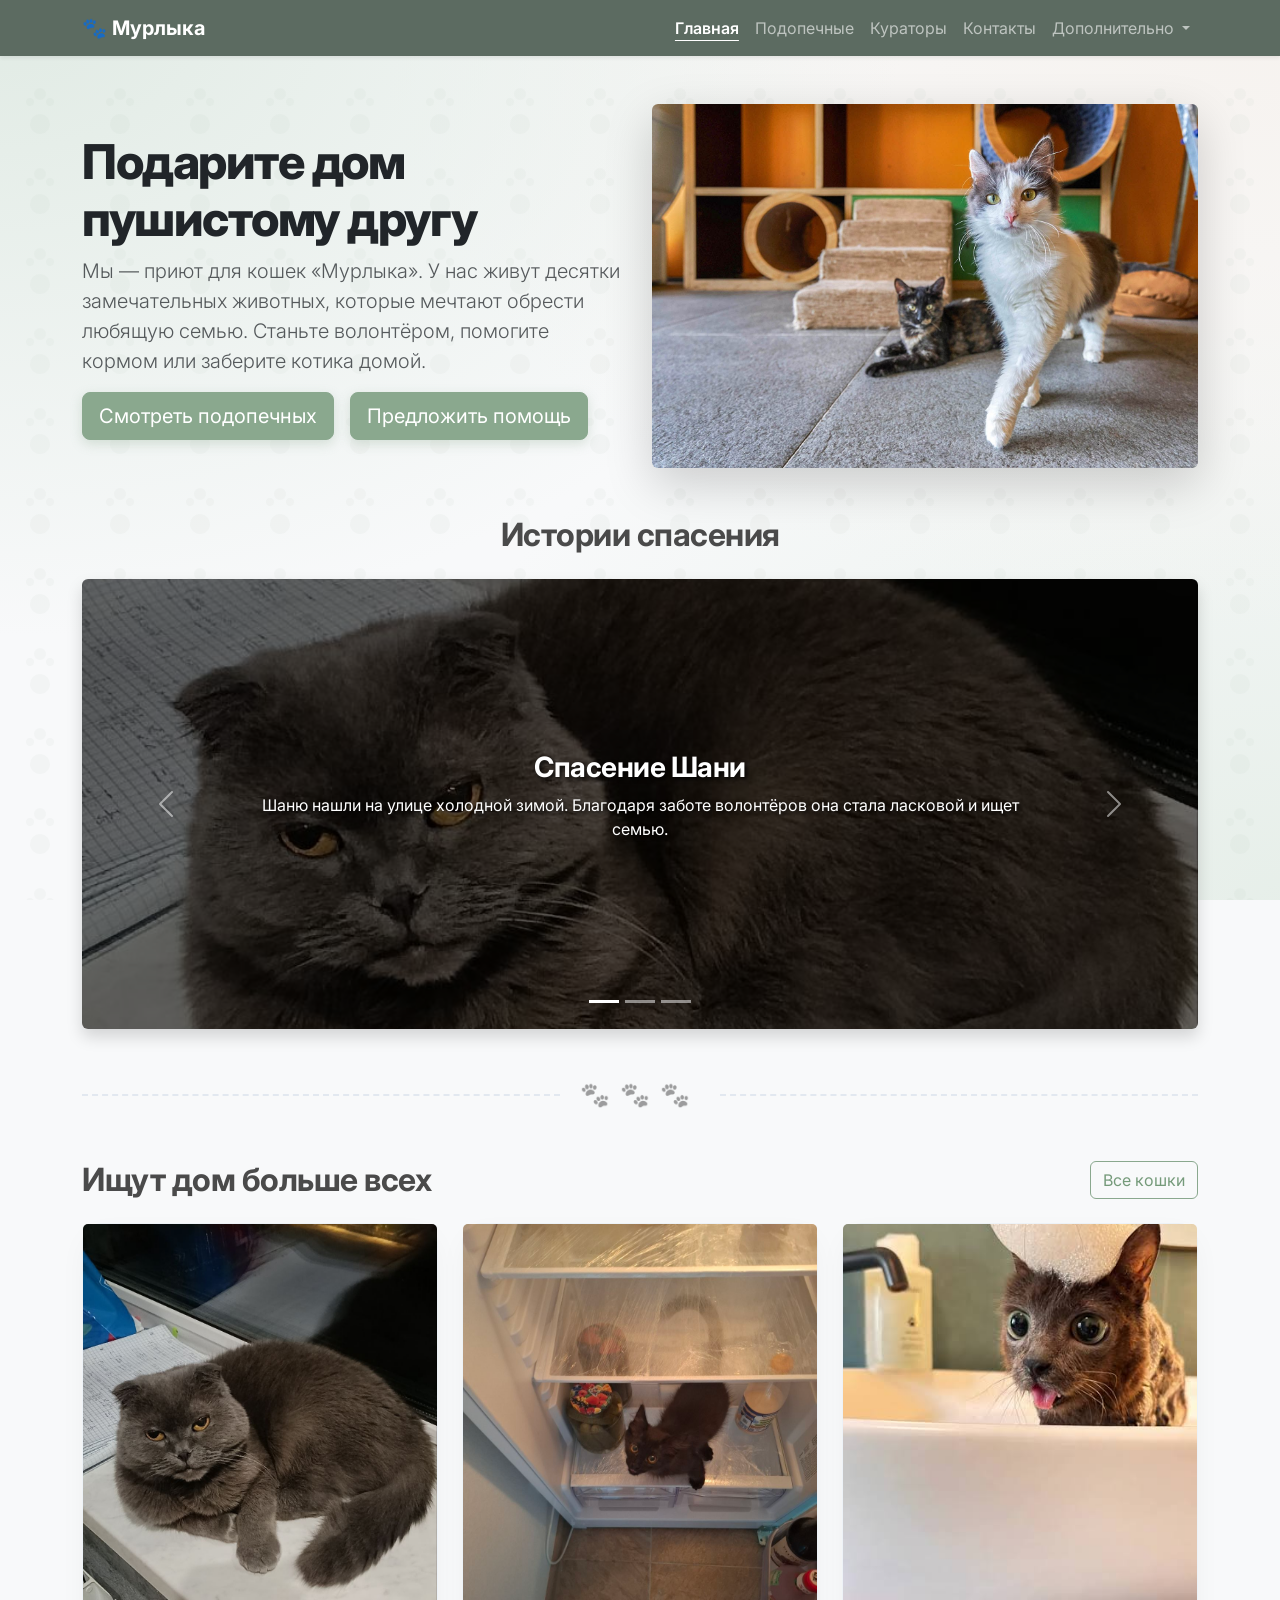
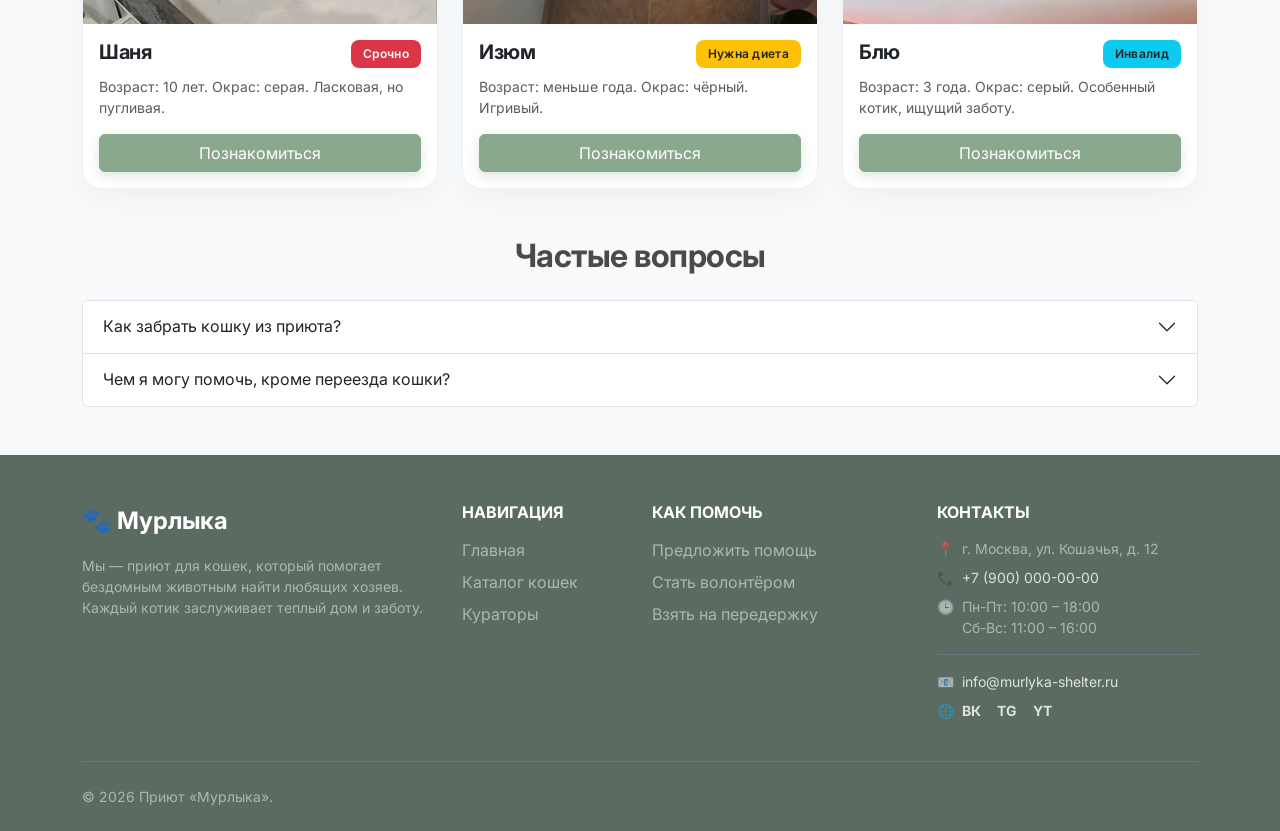
==== commit d3b8f59d: "new footer" ====
--- a/index.html
+++ b/index.html
@@ -273,26 +273,33 @@
         <!-- Колонка 4: Контакты (Обновленная) -->
         <div class="col-lg-3 col-md-6 mb-4 mb-lg-0">
           <h5 class="text-white mb-3 fs-6 text-uppercase fw-bold">Контакты</h5>
-          <ul class="list-unstyled text-white-50 small">
+           <ul class="list-unstyled text-white-50 small">
             <!-- Адрес -->
             <li class="mb-2 d-flex">
               <span class="me-2">📍</span>
               <span>г. Москва, ул. Кошачья, д. 12</span>
             </li>
+            
             <!-- Телефон -->
             <li class="mb-2 d-flex">
               <span class="me-2">📞</span>
-              <a href="tel:+79000000000" class="text-white-50 text-decoration-none hover-white">+7 (900) 000-00-00</a>
-            </li>
-            
-            <!-- Почта (теперь выше времени работы) -->
-            <li class="mb-2 d-flex">
-              <span class="me-2">✉️</span>
+              <a href="tel:+71234567890" class="text-white-50 text-decoration-none hover-white">+7 (900) 000-00-00</a>
+            </li>
+
+            <!-- Время работы (теперь сразу после телефона) -->
+            <li class="mb-3 d-flex">
+              <span class="me-2">🕒</span>
+              <span>Пн-Пт: 10:00 – 18:00<br>Сб-Вс: 11:00 – 16:00</span>
+            </li>
+
+            <!-- Почта (теперь ниже времени) -->
+            <li class="mb-2 d-flex border-top border-secondary pt-3">
+              <span class="me-2">📧</span>
               <a href="mailto:info@murlyka-shelter.ru" class="text-white-50 text-decoration-none hover-white">info@murlyka-shelter.ru</a>
             </li>
 
-            <!-- Соцсети (теперь сразу под почтой) -->
-            <li class="mb-3 d-flex align-items-center">
+            <!-- Соцсети (под почтой) -->
+            <li class="d-flex align-items-center">
               <span class="me-2">🌐</span>
               <div class="d-flex gap-3">
                 <a href="#" class="text-white text-decoration-none hover-white fw-bold" aria-label="ВКонтакте">ВК</a>
@@ -300,12 +307,6 @@
                 <a href="#" class="text-white text-decoration-none hover-white fw-bold" aria-label="YouTube">YT</a>
               </div>
             </li>
-
-            <!-- Время работы (теперь ниже соцсетей) -->
-            <li class="d-flex mt-3 border-top border-secondary pt-3">
-              <span class="me-2">🕒</span>
-              <span>Пн-Пт: 10:00 – 18:00<br>Сб-Вс: 11:00 – 16:00</span>
-            </li>
           </ul>
         </div>
 
@@ -322,7 +323,7 @@
       </div>
     </div>
   </footer>
-  
+
   <!-- Кнопка "Наверх" -->
   <a href="#top" class="scroll-top" id="scroll-top" aria-label="Наверх">🐾</a>
 
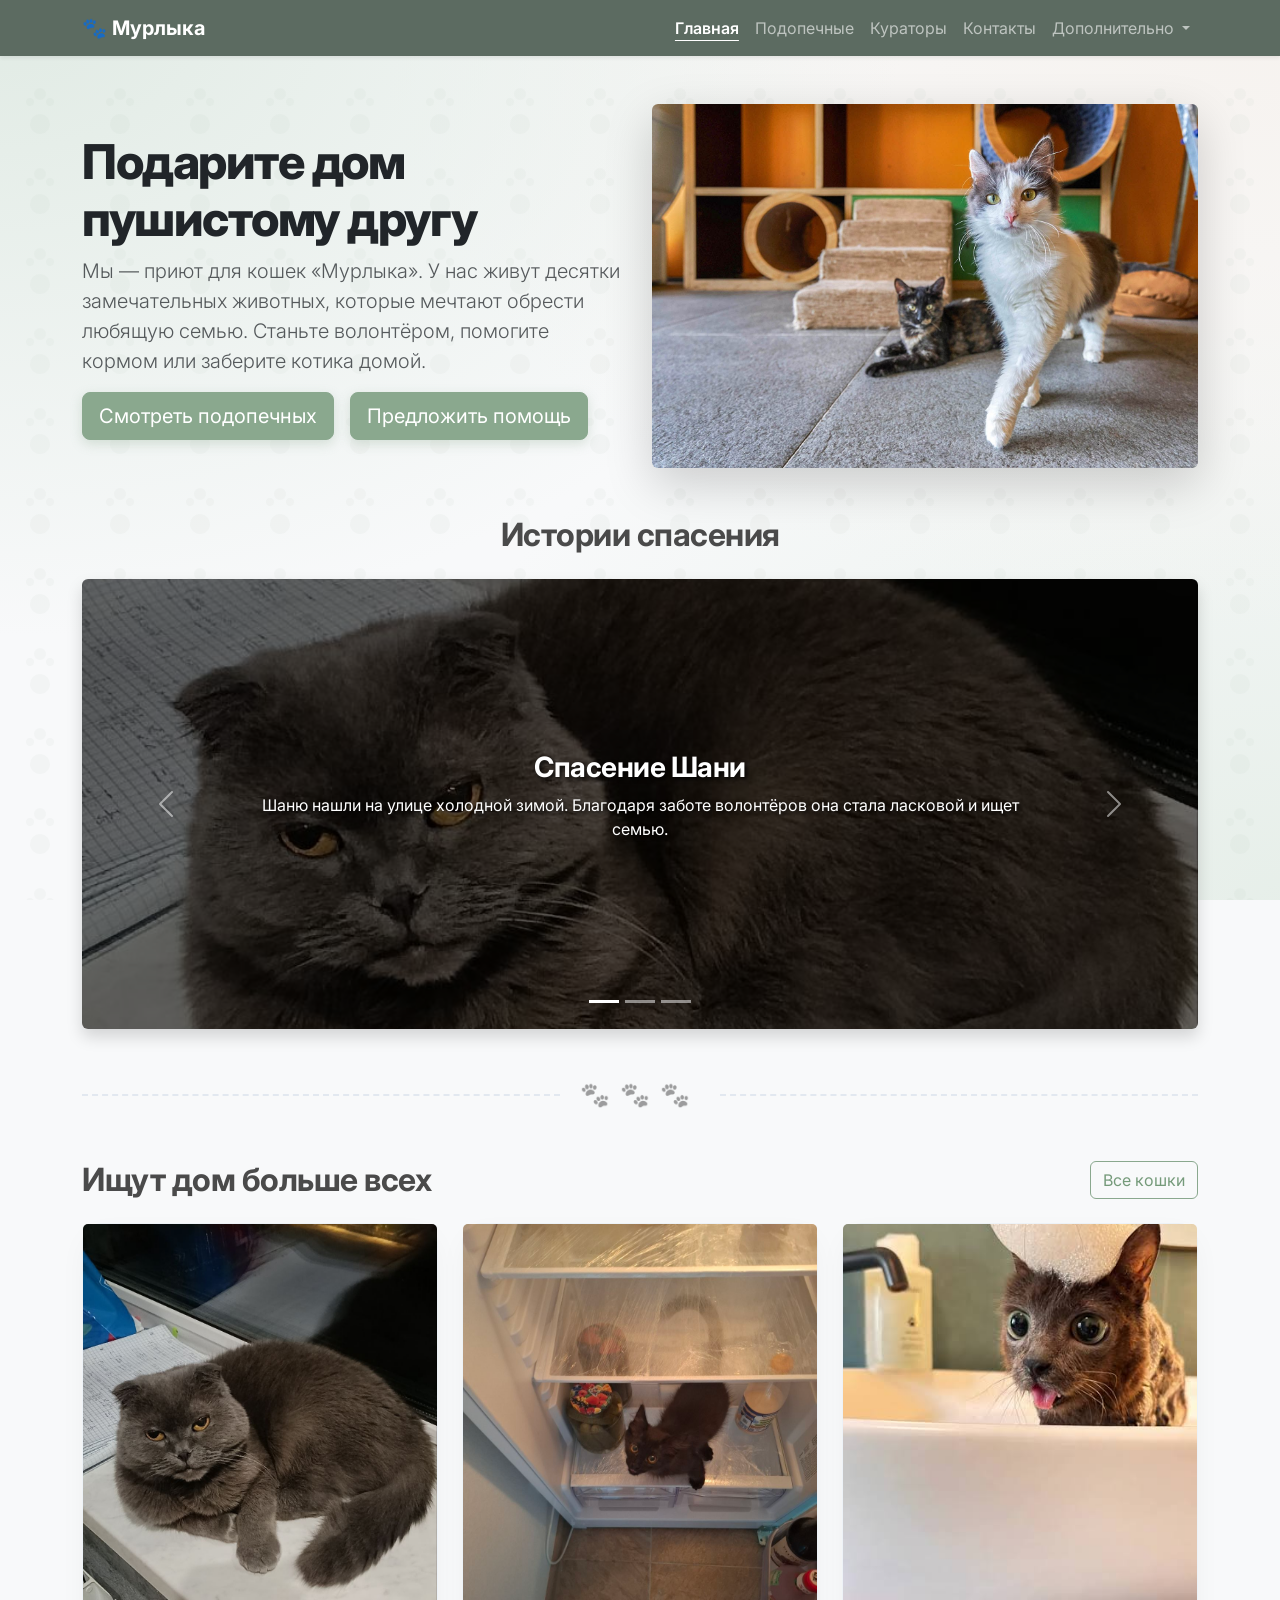
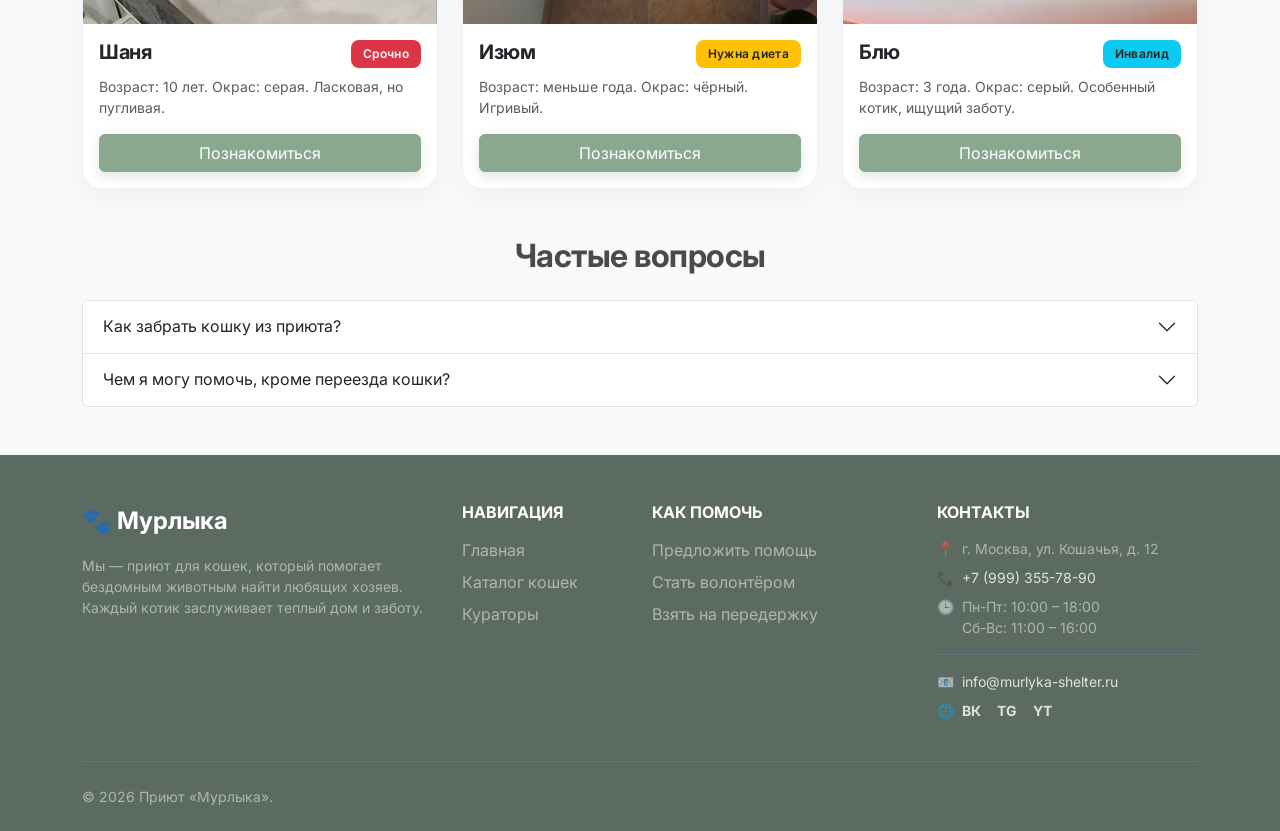
==== commit a4d4fb3e: "fix" ====
--- a/index.html
+++ b/index.html
@@ -283,7 +283,7 @@
             <!-- Телефон -->
             <li class="mb-2 d-flex">
               <span class="me-2">📞</span>
-              <a href="tel:+71234567890" class="text-white-50 text-decoration-none hover-white">+7 (900) 000-00-00</a>
+              <a href="tel:+71234567890" class="text-white-50 text-decoration-none hover-white">+7 (999) 355-78-90</a>
             </li>
 
             <!-- Время работы (теперь сразу после телефона) -->
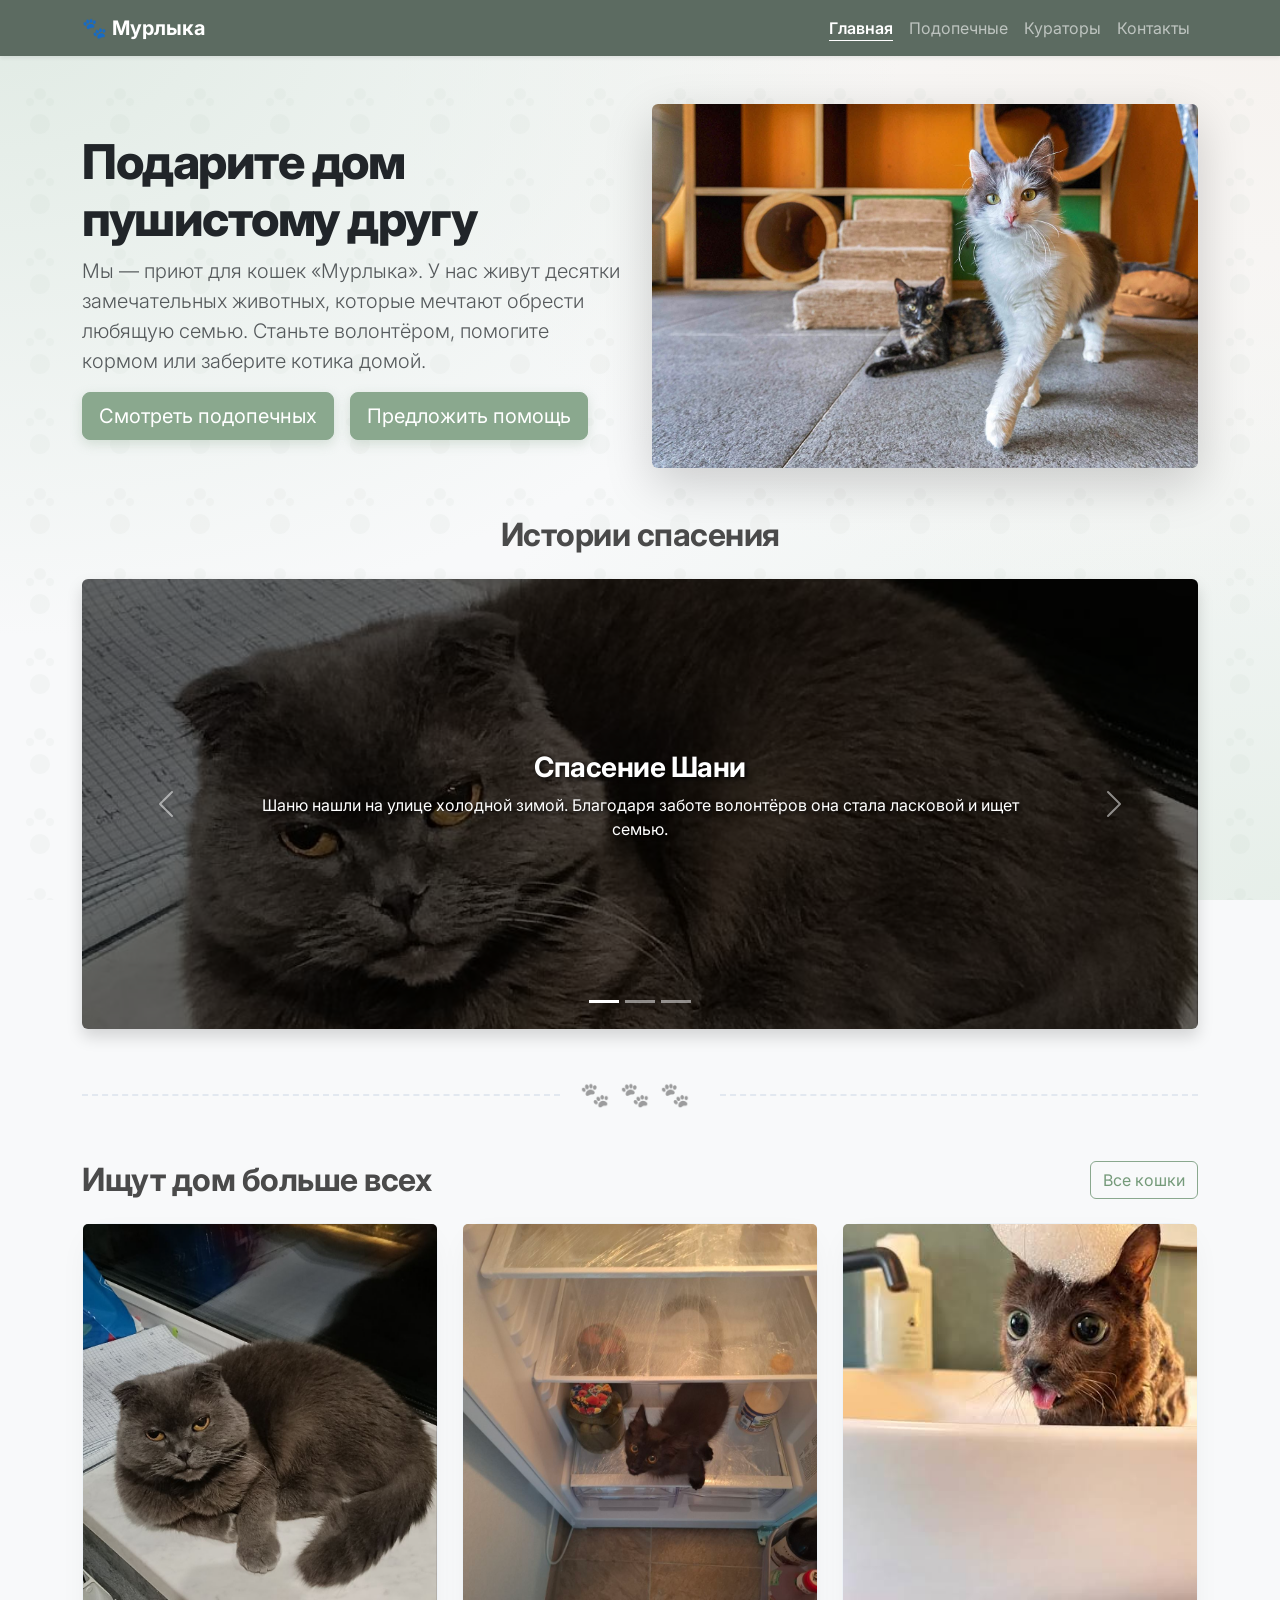
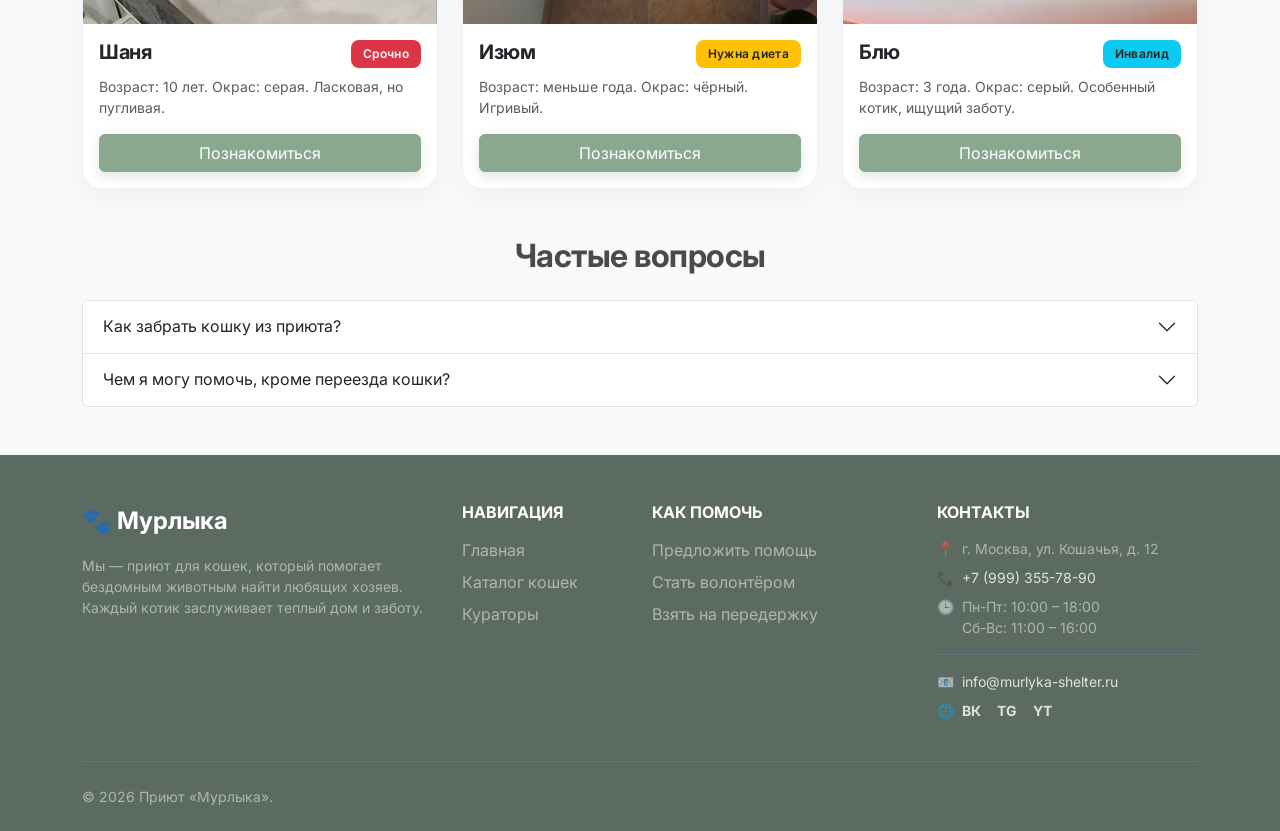
==== commit 1ecc53e9: "fix" ====
--- a/index.html
+++ b/index.html
@@ -37,17 +37,6 @@
           <li class="nav-item">
             <a class="nav-link" href="contacts.html">Контакты</a>
           </li>
-          <li class="nav-item dropdown">
-            <a class="nav-link dropdown-toggle" href="#" role="button" data-bs-toggle="dropdown" aria-expanded="false">
-              Дополнительно
-            </a>
-            <ul class="dropdown-menu">
-              <li><a class="dropdown-item" href="index.html#faq">Частые вопросы</a></li>
-              <li><a class="dropdown-item" href="catalog.html">Все подопечные</a></li>
-              <li><hr class="dropdown-divider"></li>
-              <li><a class="dropdown-item" href="order.html">Как помочь?</a></li>
-            </ul>
-          </li>
         </ul>
       </div>
     </div>
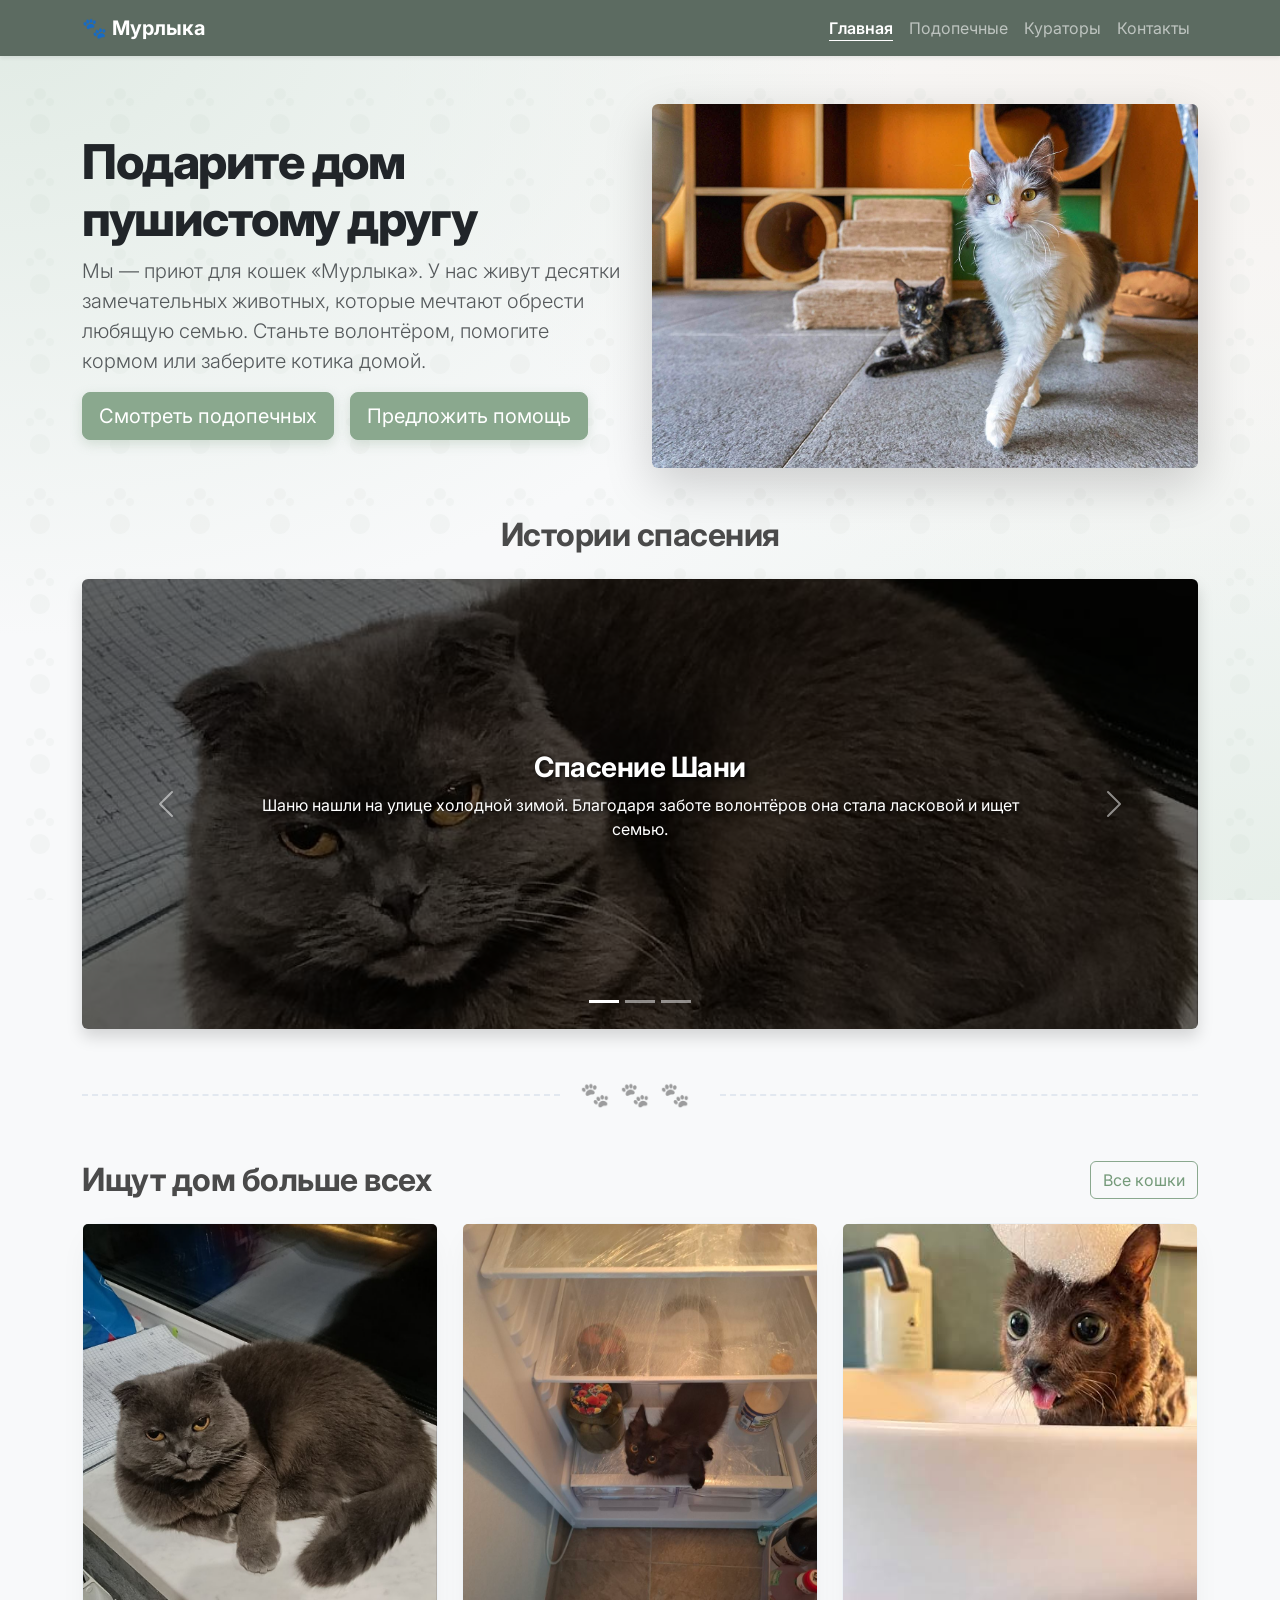
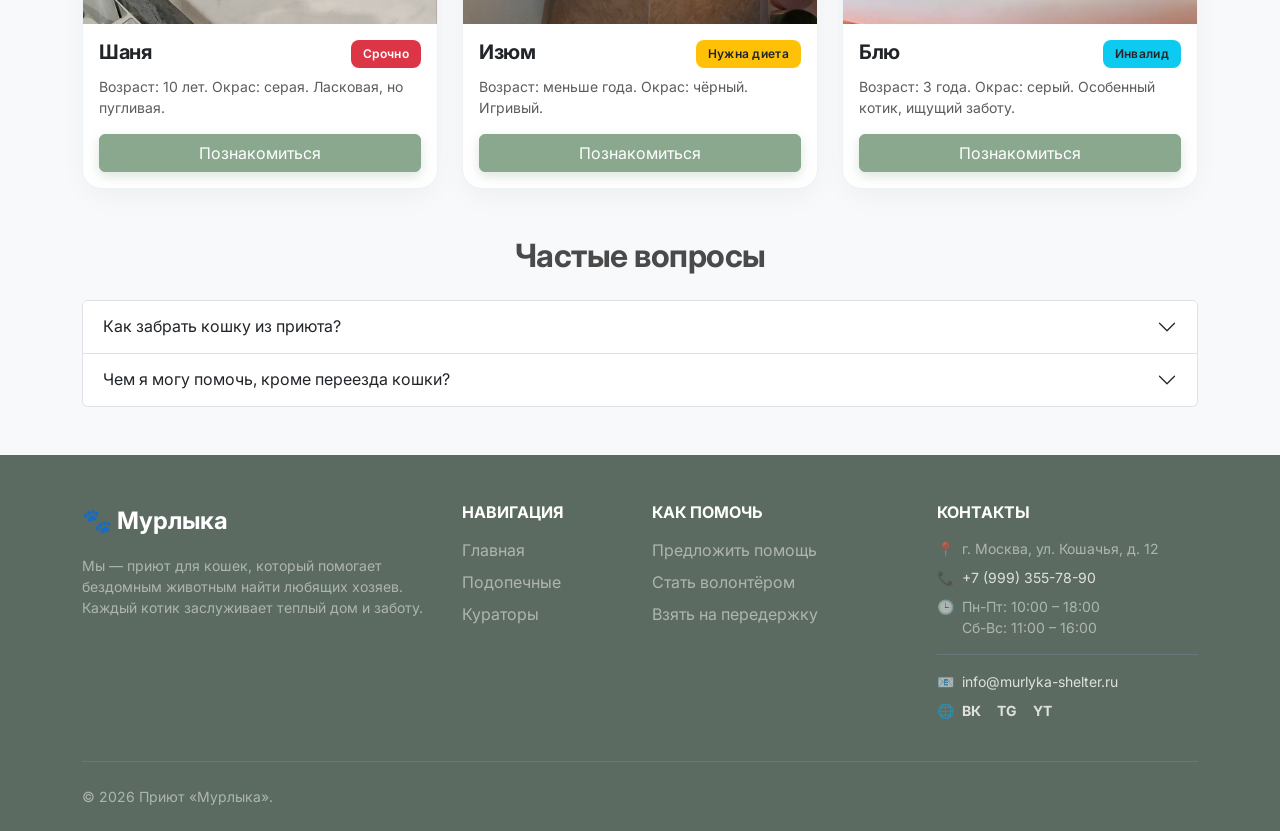
==== commit 6c404dd4: "fix" ====
--- a/index.html
+++ b/index.html
@@ -242,7 +242,7 @@
           <h5 class="text-white mb-3 fs-6 text-uppercase fw-bold">Навигация</h5>
           <ul class="list-unstyled">
             <li class="mb-2"><a href="index.html" class="text-white-50 text-decoration-none hover-white">Главная</a></li>
-            <li class="mb-2"><a href="catalog.html" class="text-white-50 text-decoration-none hover-white">Каталог кошек</a></li>
+            <li class="mb-2"><a href="catalog.html" class="text-white-50 text-decoration-none hover-white">Подопечные</a></li>
             <li class="mb-2"><a href="curators.html" class="text-white-50 text-decoration-none hover-white">Кураторы</a></li>
             <!-- Ссылку на Контакты убрали из этой колонки -->
           </ul>
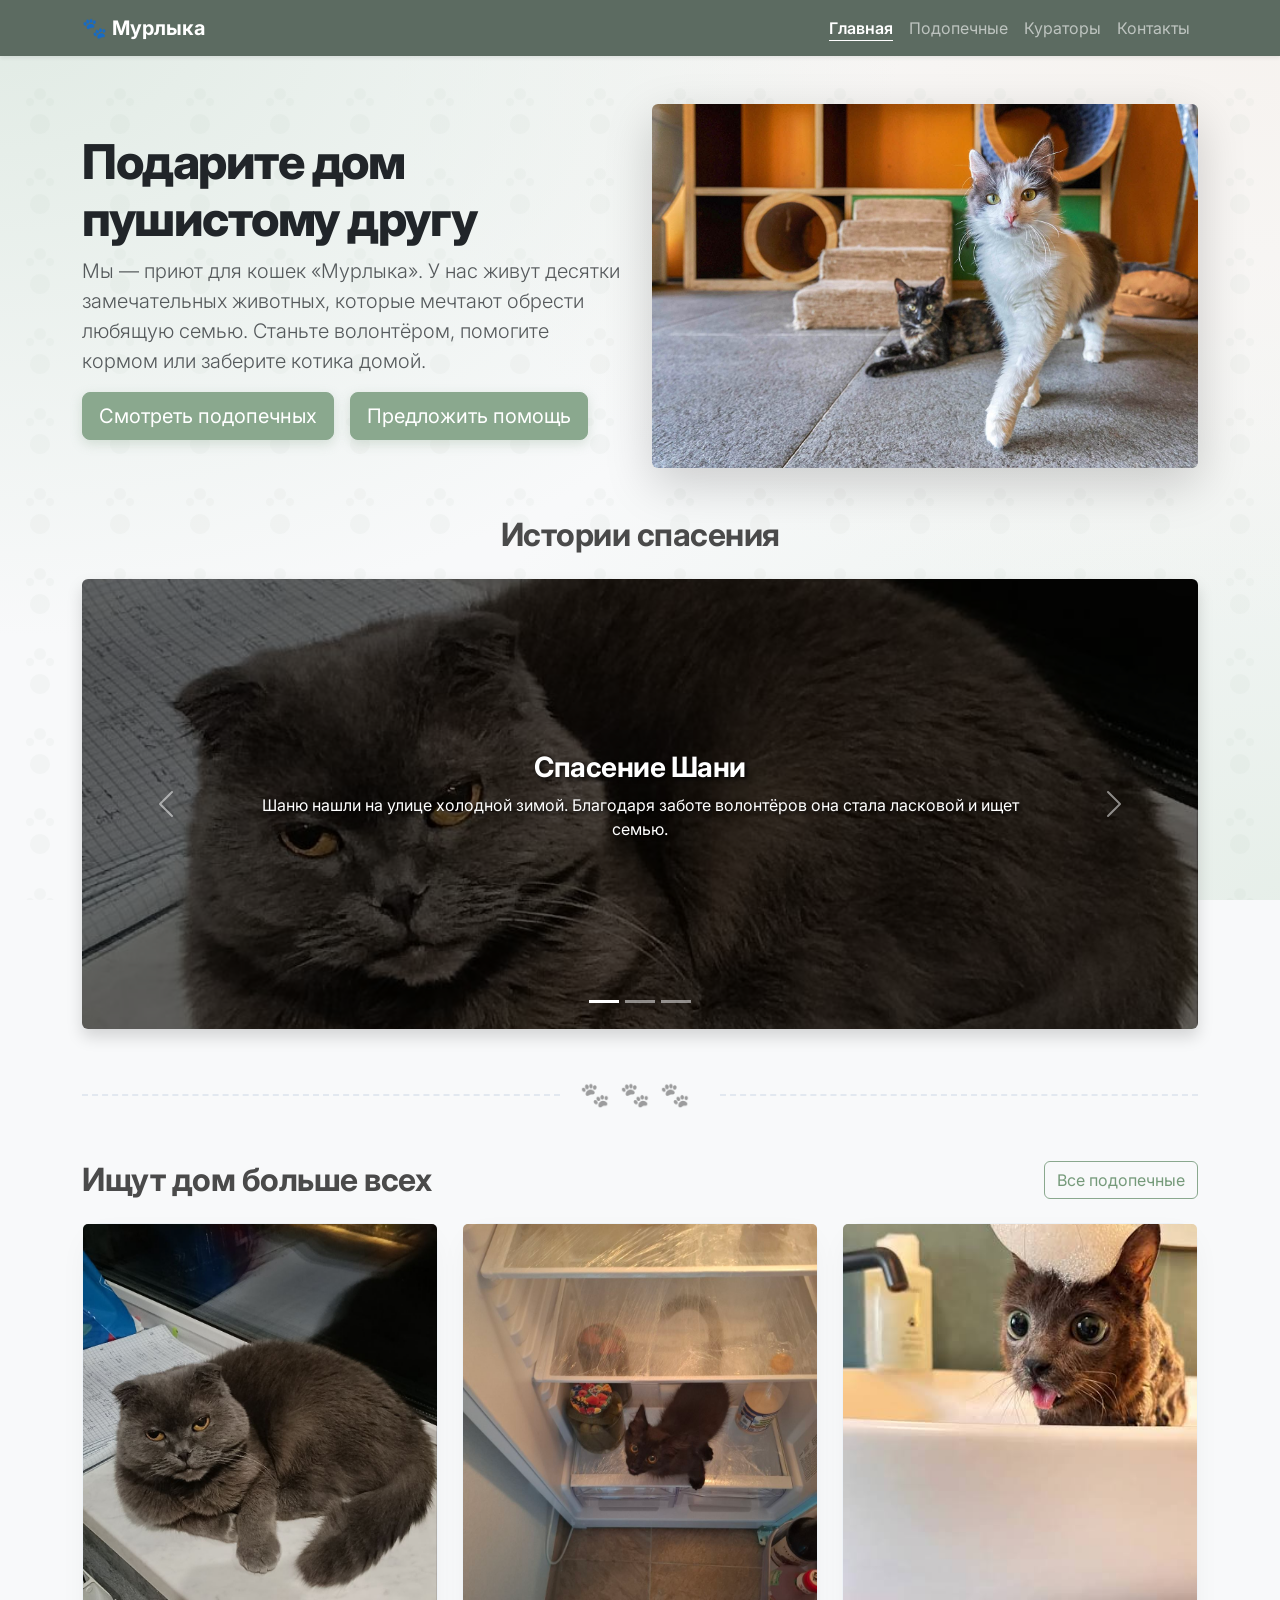
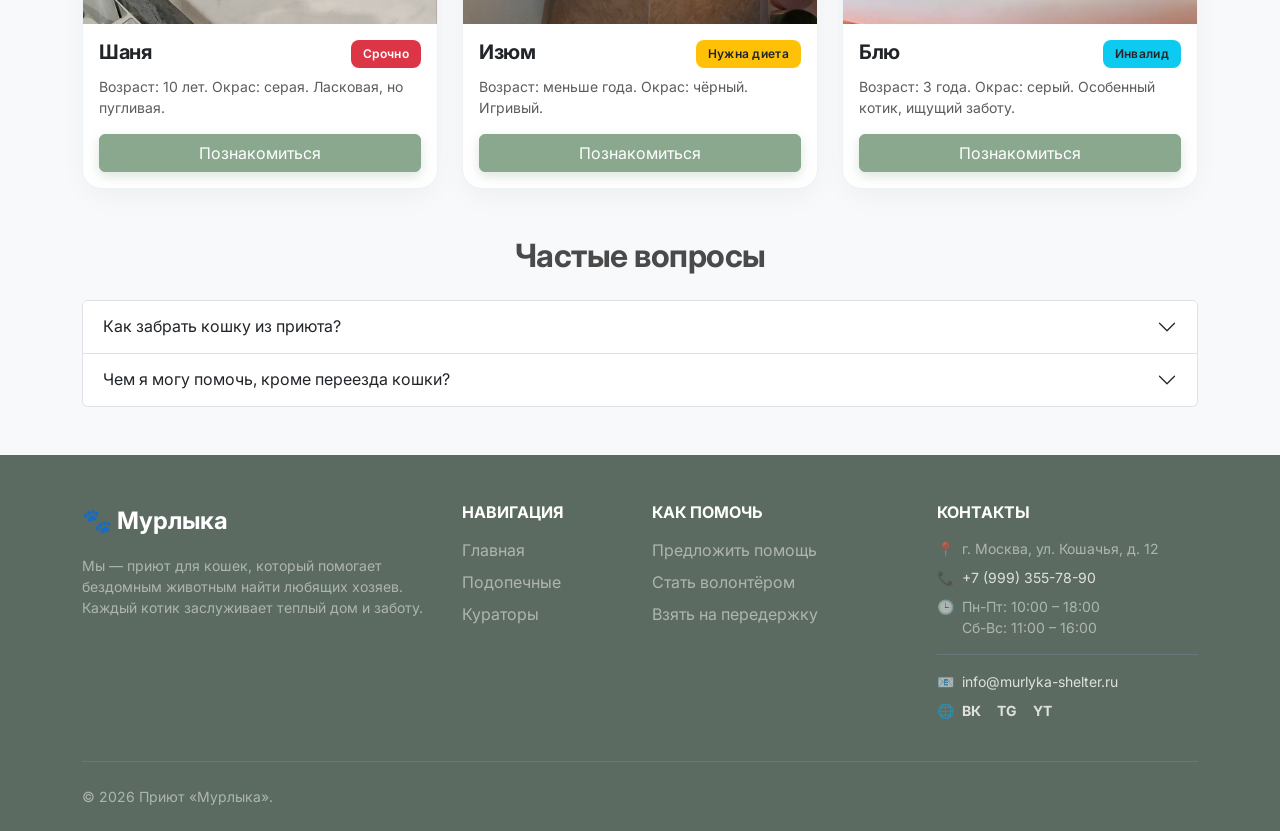
==== commit 65b0e07f: "fix" ====
--- a/index.html
+++ b/index.html
@@ -131,7 +131,7 @@
     <section class="container my-5">
       <div class="d-flex justify-content-between align-items-center mb-4">
         <h2 class="mb-0">Ищут дом больше всех</h2>
-        <a class="btn btn-outline-primary" href="catalog.html">Все кошки</a>
+        <a class="btn btn-outline-primary" href="catalog.html">Все подопечные</a>
       </div>
       <div class="row g-4">
         
